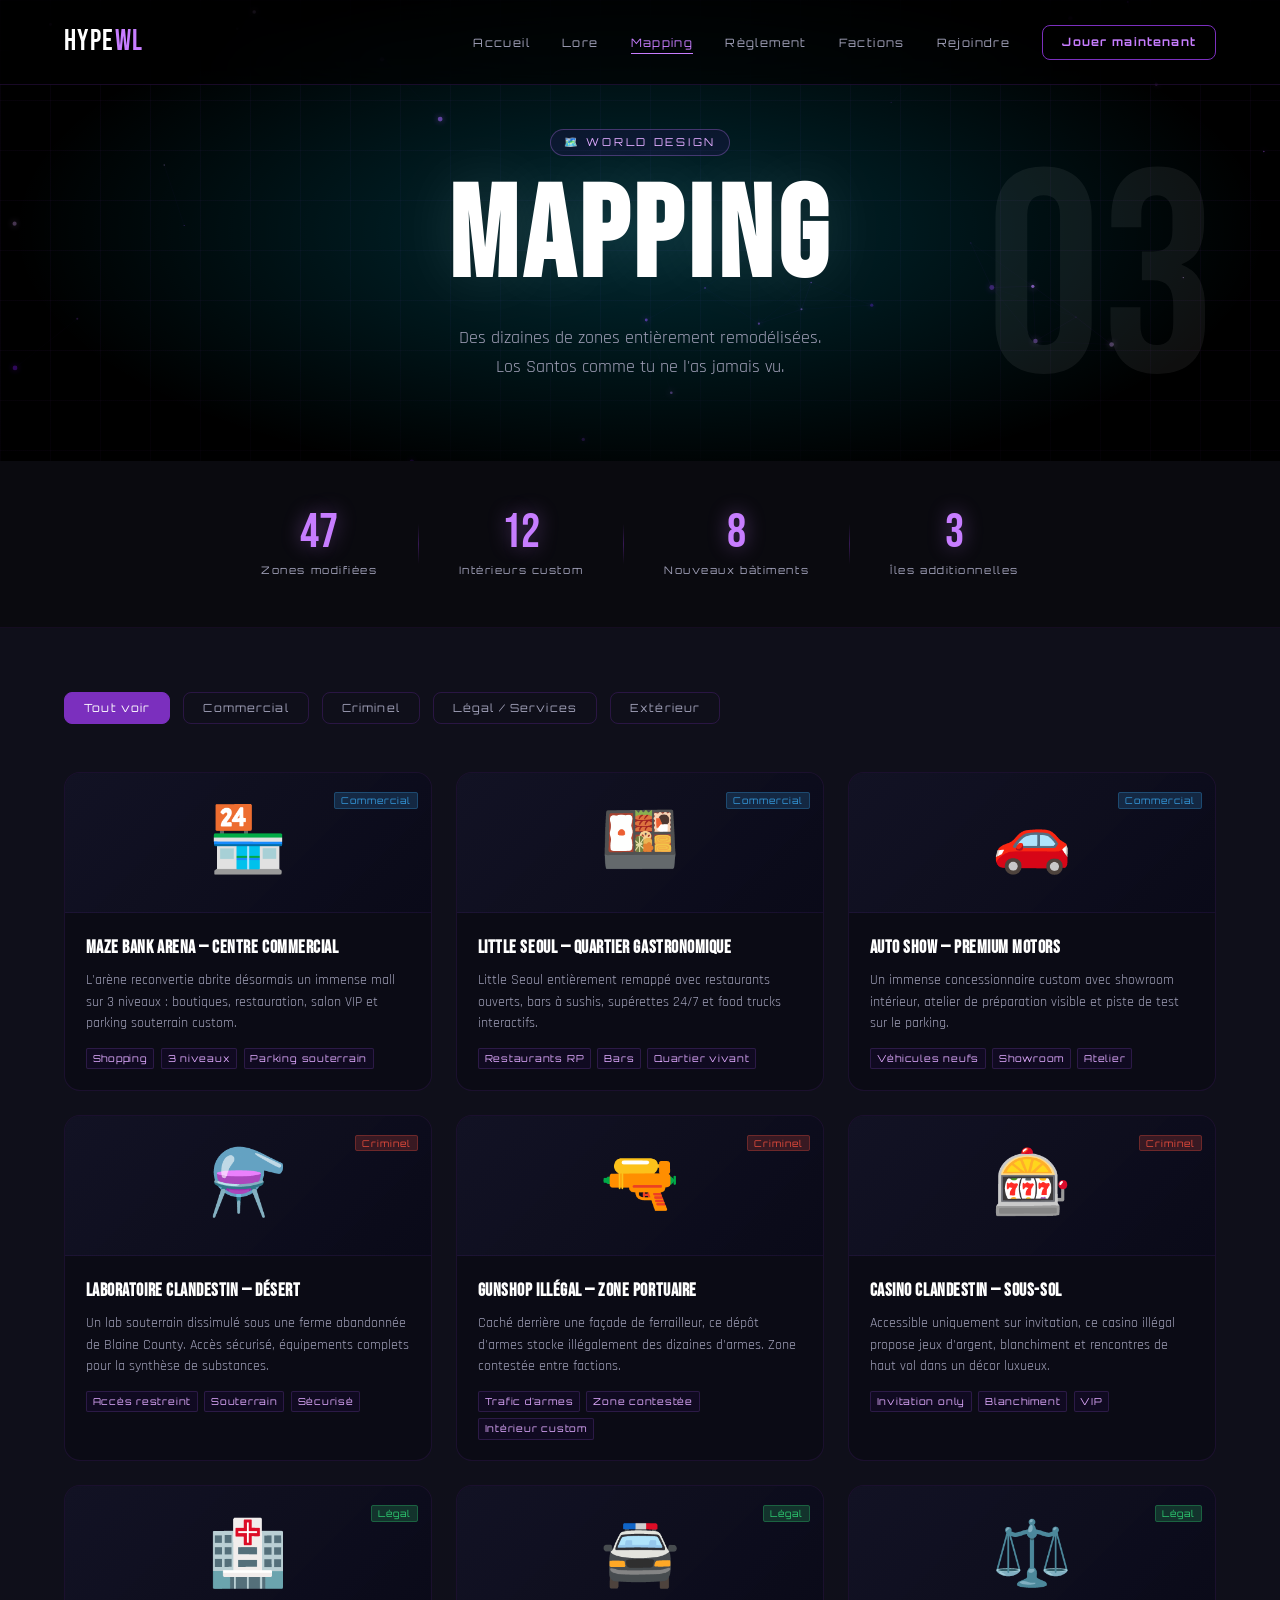
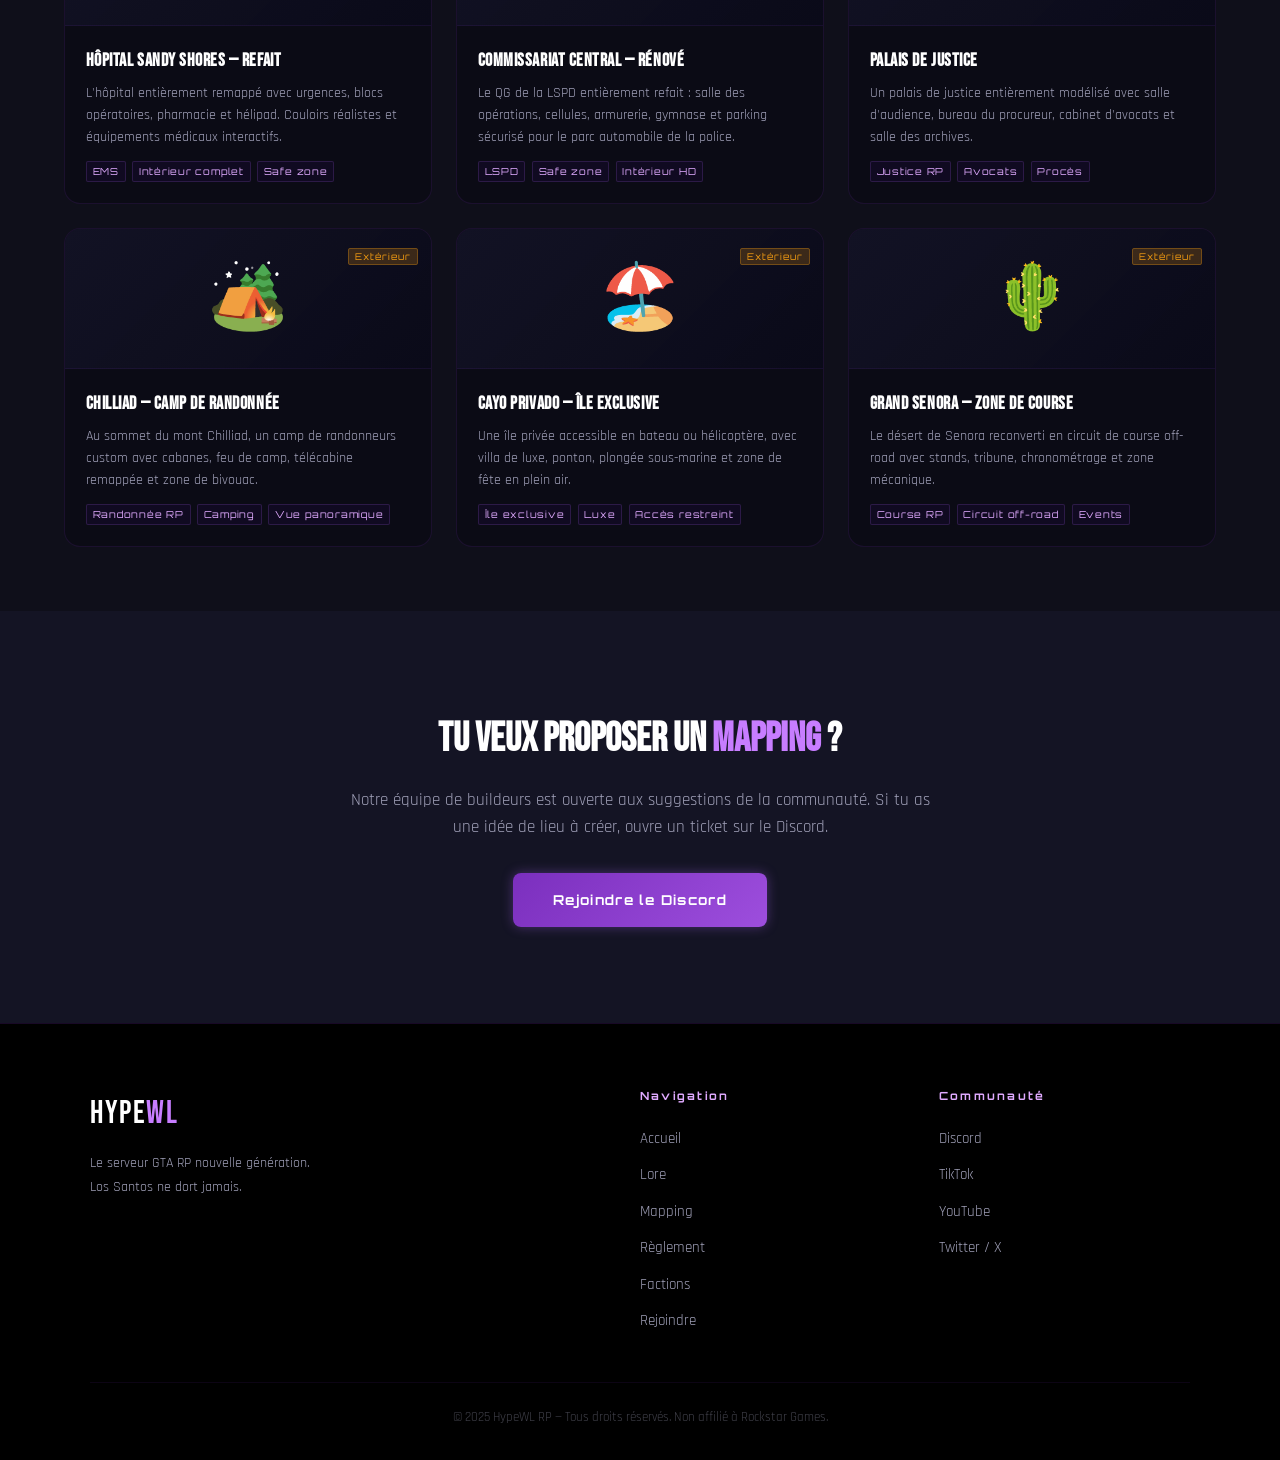
==== mapping.html @ c3ac7a79 "HypeWL RP - Site complet" ====
<!DOCTYPE html>
<html lang="fr">
<head>
  <meta charset="UTF-8" />
  <meta name="viewport" content="width=device-width, initial-scale=1.0" />
  <title>Mapping — HypeWL RP</title>
  <link rel="preconnect" href="https://fonts.googleapis.com" />
  <link rel="preconnect" href="https://fonts.gstatic.com" crossorigin />
  <link href="https://fonts.googleapis.com/css2?family=Bebas+Neue&family=Rajdhani:wght@400;600;700&family=Orbitron:wght@400;700;900&display=swap" rel="stylesheet" />
  <link rel="stylesheet" href="style.css" />
  <link rel="stylesheet" href="pages.css" />
</head>
<body>
  <canvas id="particles"></canvas>

  <nav class="navbar">
    <div class="nav-logo">
      <a href="index.html"><span class="logo-text">HYPE<span class="accent">WL</span></span></a>
    </div>
    <ul class="nav-links">
      <li><a href="index.html">Accueil</a></li>
      <li><a href="lore.html">Lore</a></li>
      <li><a href="mapping.html" class="active">Mapping</a></li>
      <li><a href="reglement.html">Règlement</a></li>
      <li><a href="factions.html">Factions</a></li>
      <li><a href="rejoindre.html">Rejoindre</a></li>
    </ul>
    <a href="rejoindre.html" class="nav-cta">Jouer maintenant</a>
    <button class="nav-toggle" id="navToggle">&#9776;</button>
  </nav>

  <!-- PAGE HERO -->
  <section class="page-hero">
    <div class="page-hero-bg" style="--accent-color: #00D4FF;"></div>
    <div class="page-hero-content">
      <span class="page-hero-tag">🗺️ WORLD DESIGN</span>
      <h1 class="page-hero-title">MAPPING</h1>
      <p class="page-hero-sub">Des dizaines de zones entièrement remodélisées.<br/>Los Santos comme tu ne l'as jamais vu.</p>
    </div>
    <div class="page-hero-deco">
      <span class="deco-num">03</span>
    </div>
  </section>

  <!-- STATS MAPPING -->
  <section class="mapping-stats-section">
    <div class="mapping-container">
      <div class="mapping-stats">
        <div class="mstat">
          <span class="mstat-num">47</span>
          <span class="mstat-label">Zones modifiées</span>
        </div>
        <div class="mstat-div"></div>
        <div class="mstat">
          <span class="mstat-num">12</span>
          <span class="mstat-label">Intérieurs custom</span>
        </div>
        <div class="mstat-div"></div>
        <div class="mstat">
          <span class="mstat-num">8</span>
          <span class="mstat-label">Nouveaux bâtiments</span>
        </div>
        <div class="mstat-div"></div>
        <div class="mstat">
          <span class="mstat-num">3</span>
          <span class="mstat-label">Îles additionnelles</span>
        </div>
      </div>
    </div>
  </section>

  <!-- FILTER -->
  <section class="mapping-main">
    <div class="mapping-container">
      <div class="mapping-filters">
        <button class="filter-btn active" data-filter="all">Tout voir</button>
        <button class="filter-btn" data-filter="commercial">Commercial</button>
        <button class="filter-btn" data-filter="criminel">Criminel</button>
        <button class="filter-btn" data-filter="legal">Légal / Services</button>
        <button class="filter-btn" data-filter="nature">Extérieur</button>
      </div>

      <div class="mapping-grid" id="mappingGrid">

        <!-- COMMERCIAL -->
        <div class="map-card" data-cat="commercial">
          <div class="map-card-visual">
            <div class="map-card-emoji">🏪</div>
            <div class="map-card-overlay">
              <span class="map-cat-badge commercial">Commercial</span>
            </div>
          </div>
          <div class="map-card-info">
            <h4>Maze Bank Arena — Centre commercial</h4>
            <p>L'arène reconvertie abrite désormais un immense mall sur 3 niveaux : boutiques, restauration, salon VIP et parking souterrain custom.</p>
            <div class="map-card-tags">
              <span>Shopping</span><span>3 niveaux</span><span>Parking souterrain</span>
            </div>
          </div>
        </div>

        <div class="map-card" data-cat="commercial">
          <div class="map-card-visual">
            <div class="map-card-emoji">🍱</div>
            <div class="map-card-overlay">
              <span class="map-cat-badge commercial">Commercial</span>
            </div>
          </div>
          <div class="map-card-info">
            <h4>Little Seoul — Quartier gastronomique</h4>
            <p>Little Seoul entièrement remappé avec restaurants ouverts, bars à sushis, supérettes 24/7 et food trucks interactifs.</p>
            <div class="map-card-tags">
              <span>Restaurants RP</span><span>Bars</span><span>Quartier vivant</span>
            </div>
          </div>
        </div>

        <div class="map-card" data-cat="commercial">
          <div class="map-card-visual">
            <div class="map-card-emoji">🚗</div>
            <div class="map-card-overlay">
              <span class="map-cat-badge commercial">Commercial</span>
            </div>
          </div>
          <div class="map-card-info">
            <h4>Auto Show — Premium Motors</h4>
            <p>Un immense concessionnaire custom avec showroom intérieur, atelier de préparation visible et piste de test sur le parking.</p>
            <div class="map-card-tags">
              <span>Véhicules neufs</span><span>Showroom</span><span>Atelier</span>
            </div>
          </div>
        </div>

        <!-- CRIMINEL -->
        <div class="map-card" data-cat="criminel">
          <div class="map-card-visual">
            <div class="map-card-emoji">⚗️</div>
            <div class="map-card-overlay">
              <span class="map-cat-badge criminel">Criminel</span>
            </div>
          </div>
          <div class="map-card-info">
            <h4>Laboratoire clandestin — Désert</h4>
            <p>Un lab souterrain dissimulé sous une ferme abandonnée de Blaine County. Accès sécurisé, équipements complets pour la synthèse de substances.</p>
            <div class="map-card-tags">
              <span>Accès restreint</span><span>Souterrain</span><span>Sécurisé</span>
            </div>
          </div>
        </div>

        <div class="map-card" data-cat="criminel">
          <div class="map-card-visual">
            <div class="map-card-emoji">🔫</div>
            <div class="map-card-overlay">
              <span class="map-cat-badge criminel">Criminel</span>
            </div>
          </div>
          <div class="map-card-info">
            <h4>Gunshop illégal — Zone portuaire</h4>
            <p>Caché derrière une façade de ferrailleur, ce dépôt d'armes stocke illégalement des dizaines d'armes. Zone contestée entre factions.</p>
            <div class="map-card-tags">
              <span>Trafic d'armes</span><span>Zone contestée</span><span>Intérieur custom</span>
            </div>
          </div>
        </div>

        <div class="map-card" data-cat="criminel">
          <div class="map-card-visual">
            <div class="map-card-emoji">🎰</div>
            <div class="map-card-overlay">
              <span class="map-cat-badge criminel">Criminel</span>
            </div>
          </div>
          <div class="map-card-info">
            <h4>Casino clandestin — Sous-sol</h4>
            <p>Accessible uniquement sur invitation, ce casino illégal propose jeux d'argent, blanchiment et rencontres de haut vol dans un décor luxueux.</p>
            <div class="map-card-tags">
              <span>Invitation only</span><span>Blanchiment</span><span>VIP</span>
            </div>
          </div>
        </div>

        <!-- LÉGAL -->
        <div class="map-card" data-cat="legal">
          <div class="map-card-visual">
            <div class="map-card-emoji">🏥</div>
            <div class="map-card-overlay">
              <span class="map-cat-badge legal">Légal</span>
            </div>
          </div>
          <div class="map-card-info">
            <h4>Hôpital Sandy Shores — Refait</h4>
            <p>L'hôpital entièrement remappé avec urgences, blocs opératoires, pharmacie et hélipad. Couloirs réalistes et équipements médicaux interactifs.</p>
            <div class="map-card-tags">
              <span>EMS</span><span>Intérieur complet</span><span>Safe zone</span>
            </div>
          </div>
        </div>

        <div class="map-card" data-cat="legal">
          <div class="map-card-visual">
            <div class="map-card-emoji">🚔</div>
            <div class="map-card-overlay">
              <span class="map-cat-badge legal">Légal</span>
            </div>
          </div>
          <div class="map-card-info">
            <h4>Commissariat central — Rénové</h4>
            <p>Le QG de la LSPD entièrement refait : salle des opérations, cellules, armurerie, gymnase et parking sécurisé pour le parc automobile de la police.</p>
            <div class="map-card-tags">
              <span>LSPD</span><span>Safe zone</span><span>Intérieur HD</span>
            </div>
          </div>
        </div>

        <div class="map-card" data-cat="legal">
          <div class="map-card-visual">
            <div class="map-card-emoji">⚖️</div>
            <div class="map-card-overlay">
              <span class="map-cat-badge legal">Légal</span>
            </div>
          </div>
          <div class="map-card-info">
            <h4>Palais de justice</h4>
            <p>Un palais de justice entièrement modélisé avec salle d'audience, bureau du procureur, cabinet d'avocats et salle des archives.</p>
            <div class="map-card-tags">
              <span>Justice RP</span><span>Avocats</span><span>Procès</span>
            </div>
          </div>
        </div>

        <!-- NATURE -->
        <div class="map-card" data-cat="nature">
          <div class="map-card-visual">
            <div class="map-card-emoji">🏕️</div>
            <div class="map-card-overlay">
              <span class="map-cat-badge nature">Extérieur</span>
            </div>
          </div>
          <div class="map-card-info">
            <h4>Chilliad — Camp de randonnée</h4>
            <p>Au sommet du mont Chilliad, un camp de randonneurs custom avec cabanes, feu de camp, télécabine remappée et zone de bivouac.</p>
            <div class="map-card-tags">
              <span>Randonnée RP</span><span>Camping</span><span>Vue panoramique</span>
            </div>
          </div>
        </div>

        <div class="map-card" data-cat="nature">
          <div class="map-card-visual">
            <div class="map-card-emoji">🏖️</div>
            <div class="map-card-overlay">
              <span class="map-cat-badge nature">Extérieur</span>
            </div>
          </div>
          <div class="map-card-info">
            <h4>Cayo Privado — Île exclusive</h4>
            <p>Une île privée accessible en bateau ou hélicoptère, avec villa de luxe, ponton, plongée sous-marine et zone de fête en plein air.</p>
            <div class="map-card-tags">
              <span>Île exclusive</span><span>Luxe</span><span>Accès restreint</span>
            </div>
          </div>
        </div>

        <div class="map-card" data-cat="nature">
          <div class="map-card-visual">
            <div class="map-card-emoji">🌵</div>
            <div class="map-card-overlay">
              <span class="map-cat-badge nature">Extérieur</span>
            </div>
          </div>
          <div class="map-card-info">
            <h4>Grand Senora — Zone de course</h4>
            <p>Le désert de Senora reconverti en circuit de course off-road avec stands, tribune, chronométrage et zone mécanique.</p>
            <div class="map-card-tags">
              <span>Course RP</span><span>Circuit off-road</span><span>Events</span>
            </div>
          </div>
        </div>

      </div>
    </div>
  </section>

  <!-- CTA -->
  <section class="mapping-cta">
    <div class="mapping-container">
      <div class="mapping-cta-inner">
        <h2>Tu veux proposer un <span class="accent">mapping</span> ?</h2>
        <p>Notre équipe de buildeurs est ouverte aux suggestions de la communauté. Si tu as une idée de lieu à créer, ouvre un ticket sur le Discord.</p>
        <a href="rejoindre.html" class="btn btn-primary btn-large">Rejoindre le Discord</a>
      </div>
    </div>
  </section>

  <footer class="footer">
    <div class="footer-inner">
      <div class="footer-logo">
        <span class="logo-text">HYPE<span class="accent">WL</span></span>
        <p>Le serveur GTA RP nouvelle génération.<br/>Los Santos ne dort jamais.</p>
      </div>
      <div class="footer-links">
        <h5>Navigation</h5>
        <ul>
          <li><a href="index.html">Accueil</a></li>
          <li><a href="lore.html">Lore</a></li>
          <li><a href="mapping.html">Mapping</a></li>
          <li><a href="reglement.html">Règlement</a></li>
          <li><a href="factions.html">Factions</a></li>
          <li><a href="rejoindre.html">Rejoindre</a></li>
        </ul>
      </div>
      <div class="footer-links">
        <h5>Communauté</h5>
        <ul>
          <li><a href="https://discord.gg/zHMr8frn9m" target="_blank" rel="noopener">Discord</a></li>
          <li><a href="#">TikTok</a></li>
          <li><a href="#">YouTube</a></li>
          <li><a href="#">Twitter / X</a></li>
        </ul>
      </div>
    </div>
    <div class="footer-bottom">
      <p>© 2025 HypeWL RP — Tous droits réservés. Non affilié à Rockstar Games.</p>
    </div>
  </footer>

  <script src="main.js"></script>
  <script src="mapping.js"></script>
</body>
</html>
---- style.css ----
/* ======================================
   HYPEWL RP — STYLESHEET
   Dark theme · Purple accent · GTA vibes
====================================== */

:root {
  --purple-deep:   #4A0E8F;
  --purple-mid:    #7B2FBE;
  --purple-bright: #9D4EDD;
  --purple-glow:   #C77DFF;
  --purple-soft:   #E0AAFF;
  --black:         #000000;
  --dark-1:        #0A0A0F;
  --dark-2:        #0F0F1A;
  --dark-3:        #141424;
  --dark-4:        #1A1A2E;
  --white:         #FFFFFF;
  --gray-light:    #A0A0B8;
  --gray-mid:      #6060788;

  --font-display:  'Bebas Neue', sans-serif;
  --font-ui:       'Orbitron', sans-serif;
  --font-body:     'Rajdhani', sans-serif;

  --radius:        8px;
  --radius-lg:     16px;
  --transition:    0.3s ease;
  --glow-sm:       0 0 12px rgba(155, 93, 221, 0.4);
  --glow-md:       0 0 30px rgba(155, 93, 221, 0.5), 0 0 60px rgba(155, 93, 221, 0.2);
  --glow-lg:       0 0 50px rgba(155, 93, 221, 0.6), 0 0 100px rgba(155, 93, 221, 0.3);
}

/* ── RESET & BASE ─────────────────── */
*, *::before, *::after { box-sizing: border-box; margin: 0; padding: 0; }

html { scroll-behavior: smooth; font-size: 16px; }

body {
  background: var(--black);
  color: var(--white);
  font-family: var(--font-body);
  font-size: 1.05rem;
  line-height: 1.6;
  overflow-x: hidden;
}

a { text-decoration: none; color: inherit; }
ul { list-style: none; }
img { max-width: 100%; display: block; }

/* ── CANVAS PARTICLES ─────────────── */
#particles {
  position: fixed;
  inset: 0;
  z-index: 0;
  pointer-events: none;
}

/* ── UTILS ────────────────────────── */
.accent { color: var(--purple-glow); }

.section-header {
  text-align: center;
  margin-bottom: 4rem;
}

.section-tag {
  display: inline-block;
  font-family: var(--font-ui);
  font-size: 0.7rem;
  font-weight: 700;
  letter-spacing: 0.25em;
  color: var(--purple-glow);
  border: 1px solid var(--purple-mid);
  padding: 0.3em 1em;
  border-radius: 2px;
  margin-bottom: 1rem;
  background: rgba(123, 47, 190, 0.1);
}

.section-title {
  font-family: var(--font-display);
  font-size: clamp(2.2rem, 5vw, 3.5rem);
  letter-spacing: 0.03em;
  line-height: 1.1;
  margin-bottom: 1rem;
}

.section-desc {
  font-size: 1.1rem;
  color: var(--gray-light);
  max-width: 560px;
  margin: 0 auto;
}

/* ── BUTTONS ──────────────────────── */
.btn {
  display: inline-flex;
  align-items: center;
  gap: 0.5rem;
  padding: 0.75rem 2rem;
  border-radius: var(--radius);
  font-family: var(--font-ui);
  font-size: 0.8rem;
  font-weight: 700;
  letter-spacing: 0.1em;
  cursor: pointer;
  transition: all var(--transition);
  border: none;
  position: relative;
  overflow: hidden;
}

.btn::before {
  content: '';
  position: absolute;
  inset: 0;
  background: rgba(255,255,255,0.08);
  opacity: 0;
  transition: opacity var(--transition);
}

.btn:hover::before { opacity: 1; }

.btn-primary {
  background: linear-gradient(135deg, var(--purple-mid), var(--purple-bright));
  color: #fff;
  box-shadow: var(--glow-sm);
}
.btn-primary:hover {
  transform: translateY(-2px);
  box-shadow: var(--glow-md);
}

.btn-ghost {
  background: transparent;
  color: var(--purple-soft);
  border: 1px solid rgba(155, 93, 221, 0.4);
}
.btn-ghost:hover {
  border-color: var(--purple-glow);
  color: var(--purple-glow);
  box-shadow: var(--glow-sm);
}

.btn-outline {
  background: transparent;
  color: var(--white);
  border: 1px solid rgba(255,255,255,0.2);
}
.btn-outline:hover {
  border-color: rgba(255,255,255,0.5);
  transform: translateY(-2px);
}

.btn-large { padding: 1rem 2.5rem; font-size: 0.85rem; }

/* ── NAVBAR ───────────────────────── */
.navbar {
  position: fixed;
  top: 0;
  left: 0;
  right: 0;
  z-index: 1000;
  display: flex;
  align-items: center;
  gap: 2rem;
  padding: 1.2rem 5%;
  background: rgba(0, 0, 0, 0.6);
  backdrop-filter: blur(20px);
  -webkit-backdrop-filter: blur(20px);
  border-bottom: 1px solid rgba(123, 47, 190, 0.2);
  transition: background var(--transition);
}

.navbar.scrolled {
  background: rgba(0, 0, 0, 0.92);
  border-color: rgba(123, 47, 190, 0.4);
}

.nav-logo .logo-text {
  font-family: var(--font-display);
  font-size: 1.8rem;
  letter-spacing: 0.05em;
  color: var(--white);
}

.nav-links {
  display: flex;
  gap: 2rem;
  margin-left: auto;
}

.nav-links a {
  font-family: var(--font-ui);
  font-size: 0.72rem;
  font-weight: 400;
  letter-spacing: 0.12em;
  color: var(--gray-light);
  transition: color var(--transition);
  position: relative;
}

.nav-links a::after {
  content: '';
  position: absolute;
  bottom: -4px;
  left: 0;
  width: 0;
  height: 1px;
  background: var(--purple-glow);
  transition: width var(--transition);
}

.nav-links a:hover { color: var(--white); }
.nav-links a:hover::after { width: 100%; }

.nav-cta {
  font-family: var(--font-ui);
  font-size: 0.72rem;
  font-weight: 700;
  letter-spacing: 0.1em;
  color: var(--purple-glow);
  border: 1px solid var(--purple-mid);
  padding: 0.45rem 1.2rem;
  border-radius: var(--radius);
  transition: all var(--transition);
}
.nav-cta:hover {
  background: var(--purple-mid);
  color: #fff;
  box-shadow: var(--glow-sm);
}

.nav-toggle {
  display: none;
  background: none;
  border: none;
  color: var(--white);
  font-size: 1.5rem;
  cursor: pointer;
  margin-left: auto;
}

/* ── HERO ─────────────────────────── */
.hero {
  position: relative;
  min-height: 100vh;
  display: flex;
  flex-direction: column;
  align-items: center;
  justify-content: center;
  padding: 0 5%;
  overflow: hidden;
  z-index: 1;
}

.hero-bg-overlay {
  position: absolute;
  inset: 0;
  background:
    radial-gradient(ellipse 80% 60% at 50% 40%, rgba(74, 14, 143, 0.35) 0%, transparent 70%),
    radial-gradient(ellipse 50% 40% at 20% 80%, rgba(123, 47, 190, 0.15) 0%, transparent 60%),
    radial-gradient(ellipse 50% 40% at 80% 10%, rgba(157, 78, 221, 0.1) 0%, transparent 60%);
  z-index: 0;
}

/* Animated grid lines */
.hero::before {
  content: '';
  position: absolute;
  inset: 0;
  background-image:
    linear-gradient(rgba(123, 47, 190, 0.06) 1px, transparent 1px),
    linear-gradient(90deg, rgba(123, 47, 190, 0.06) 1px, transparent 1px);
  background-size: 60px 60px;
  z-index: 0;
  animation: gridMove 20s linear infinite;
}

@keyframes gridMove {
  from { transform: translateY(0); }
  to   { transform: translateY(60px); }
}

.hero-content {
  position: relative;
  z-index: 2;
  text-align: center;
  max-width: 900px;
  width: 100%;
}

.hero-badge {
  display: inline-flex;
  align-items: center;
  gap: 0.5rem;
  font-family: var(--font-ui);
  font-size: 0.7rem;
  letter-spacing: 0.2em;
  color: var(--purple-soft);
  border: 1px solid rgba(199, 125, 255, 0.3);
  padding: 0.4em 1.2em;
  border-radius: 100px;
  margin-bottom: 2rem;
  background: rgba(74, 14, 143, 0.15);
  backdrop-filter: blur(10px);
  animation: fadeDown 0.8s ease both;
}

.hero-logo-wrap {
  margin-bottom: 1.5rem;
  animation: fadeUp 0.9s ease 0.1s both;
}

.hero-title {
  font-family: var(--font-display);
  font-size: clamp(5rem, 15vw, 11rem);
  line-height: 0.9;
  letter-spacing: 0.02em;
}

.title-hype {
  display: block;
  color: var(--white);
  text-shadow:
    0 0 40px rgba(255,255,255,0.2),
    0 0 80px rgba(255,255,255,0.1);
}

.title-wl {
  display: block;
  color: var(--purple-glow);
  text-shadow:
    0 0 30px rgba(199, 125, 255, 0.8),
    0 0 80px rgba(199, 125, 255, 0.4),
    0 0 140px rgba(199, 125, 255, 0.2);
  animation: pulseGlow 3s ease-in-out infinite alternate;
}

@keyframes pulseGlow {
  from {
    text-shadow:
      0 0 30px rgba(199, 125, 255, 0.6),
      0 0 60px rgba(199, 125, 255, 0.3),
      0 0 100px rgba(199, 125, 255, 0.15);
  }
  to {
    text-shadow:
      0 0 40px rgba(199, 125, 255, 0.9),
      0 0 80px rgba(199, 125, 255, 0.5),
      0 0 150px rgba(199, 125, 255, 0.25);
  }
}

.title-rp {
  font-family: var(--font-ui);
  font-size: clamp(0.9rem, 2vw, 1.2rem);
  letter-spacing: 0.6em;
  color: var(--purple-soft);
  margin-top: -0.3rem;
}

.hero-subtitle {
  font-size: clamp(1rem, 2vw, 1.2rem);
  color: var(--gray-light);
  max-width: 520px;
  margin: 0 auto 2.5rem;
  animation: fadeUp 0.9s ease 0.25s both;
}
.hero-subtitle strong { color: var(--white); }

/* Stats */
.hero-stats {
  display: flex;
  align-items: center;
  justify-content: center;
  gap: 0;
  margin-bottom: 2.5rem;
  background: rgba(10, 10, 20, 0.6);
  border: 1px solid rgba(123, 47, 190, 0.3);
  border-radius: var(--radius-lg);
  padding: 1.2rem 2.5rem;
  backdrop-filter: blur(20px);
  animation: fadeUp 0.9s ease 0.35s both;
  width: fit-content;
  margin-left: auto;
  margin-right: auto;
}

.stat-card {
  display: flex;
  flex-direction: column;
  align-items: center;
  padding: 0 2rem;
}

.stat-num {
  font-family: var(--font-display);
  font-size: 2.2rem;
  letter-spacing: 0.05em;
  color: var(--purple-glow);
  text-shadow: 0 0 20px rgba(199, 125, 255, 0.5);
  line-height: 1;
}

.stat-label {
  font-family: var(--font-ui);
  font-size: 0.65rem;
  letter-spacing: 0.15em;
  color: var(--gray-light);
  margin-top: 0.2rem;
}

.stat-divider {
  width: 1px;
  height: 36px;
  background: linear-gradient(to bottom, transparent, rgba(123, 47, 190, 0.5), transparent);
}

.hero-ctas {
  display: flex;
  gap: 1rem;
  justify-content: center;
  animation: fadeUp 0.9s ease 0.45s both;
}

/* Scroll indicator */
.hero-scroll-indicator {
  position: absolute;
  bottom: 2rem;
  left: 50%;
  transform: translateX(-50%);
  display: flex;
  flex-direction: column;
  align-items: center;
  gap: 0.5rem;
  z-index: 2;
  animation: fadeIn 1.5s ease 1s both;
}

.scroll-mouse {
  width: 22px;
  height: 36px;
  border: 1.5px solid rgba(199, 125, 255, 0.4);
  border-radius: 100px;
  display: flex;
  justify-content: center;
  padding-top: 6px;
}

.scroll-wheel {
  width: 3px;
  height: 6px;
  background: var(--purple-glow);
  border-radius: 100px;
  animation: scrollWheel 2s ease-in-out infinite;
}

@keyframes scrollWheel {
  0%   { transform: translateY(0); opacity: 1; }
  100% { transform: translateY(12px); opacity: 0; }
}

.hero-scroll-indicator span {
  font-family: var(--font-ui);
  font-size: 0.6rem;
  letter-spacing: 0.2em;
  color: rgba(199, 125, 255, 0.4);
}

/* ── PRESENTATION ─────────────────── */
.presentation {
  position: relative;
  z-index: 1;
  padding: 8rem 5%;
  background: linear-gradient(to bottom, var(--black), var(--dark-2));
}

.pres-grid {
  display: grid;
  grid-template-columns: repeat(auto-fit, minmax(240px, 1fr));
  gap: 1.5rem;
  max-width: 1100px;
  margin: 0 auto;
}

.pres-card {
  background: linear-gradient(135deg, rgba(20, 20, 40, 0.8), rgba(10, 10, 25, 0.8));
  border: 1px solid rgba(123, 47, 190, 0.2);
  border-radius: var(--radius-lg);
  padding: 2rem;
  transition: all var(--transition);
  position: relative;
  overflow: hidden;
  opacity: 0;
  transform: translateY(30px);
}

.pres-card.visible {
  opacity: 1;
  transform: translateY(0);
}

.pres-card::before {
  content: '';
  position: absolute;
  top: 0; left: 0; right: 0;
  height: 2px;
  background: linear-gradient(90deg, transparent, var(--purple-mid), transparent);
  opacity: 0;
  transition: opacity var(--transition);
}

.pres-card:hover {
  border-color: rgba(199, 125, 255, 0.4);
  transform: translateY(-4px);
  box-shadow: 0 12px 40px rgba(123, 47, 190, 0.25);
}

.pres-card:hover::before { opacity: 1; }

.pres-icon {
  font-size: 2.5rem;
  margin-bottom: 1rem;
}

.pres-card h3 {
  font-family: var(--font-display);
  font-size: 1.4rem;
  letter-spacing: 0.05em;
  margin-bottom: 0.75rem;
  color: var(--white);
}

.pres-card p { color: var(--gray-light); font-size: 0.95rem; }

/* ── FEATURES ─────────────────────── */
.features {
  position: relative;
  z-index: 1;
  padding: 8rem 5%;
  background: var(--dark-2);
}

.features-inner {
  max-width: 1100px;
  margin: 0 auto;
}

.features-list { display: flex; flex-direction: column; gap: 5rem; margin-top: 2rem; }

.feature-row {
  display: grid;
  grid-template-columns: 180px 1fr;
  gap: 3rem;
  align-items: center;
  opacity: 0;
  transform: translateX(-30px);
  transition: all 0.6s ease;
}

.feature-row.reverse {
  grid-template-columns: 1fr 180px;
  transform: translateX(30px);
}

.feature-row.reverse .feature-visual { order: 2; }
.feature-row.reverse .feature-text   { order: 1; }

.feature-row.visible {
  opacity: 1;
  transform: translateX(0);
}

.feature-visual {
  position: relative;
  display: flex;
  align-items: center;
  justify-content: center;
  width: 140px;
  height: 140px;
  margin: 0 auto;
}

.feature-icon-big {
  font-size: 4rem;
  position: relative;
  z-index: 1;
  animation: float 4s ease-in-out infinite;
}

@keyframes float {
  0%, 100% { transform: translateY(0); }
  50%       { transform: translateY(-8px); }
}

.feature-glow {
  position: absolute;
  inset: 0;
  border-radius: 50%;
  background: radial-gradient(circle, rgba(123, 47, 190, 0.3), transparent 70%);
  animation: glowPulse 3s ease-in-out infinite;
}

@keyframes glowPulse {
  0%, 100% { transform: scale(1); opacity: 0.5; }
  50%       { transform: scale(1.2); opacity: 1; }
}

.feature-text h3 {
  font-family: var(--font-display);
  font-size: 2rem;
  letter-spacing: 0.04em;
  margin-bottom: 0.75rem;
}

.feature-text p {
  color: var(--gray-light);
  margin-bottom: 1.2rem;
  font-size: 1rem;
  max-width: 500px;
}

.feature-tags {
  display: flex;
  flex-wrap: wrap;
  gap: 0.5rem;
}

.feature-tags li {
  font-family: var(--font-ui);
  font-size: 0.65rem;
  letter-spacing: 0.1em;
  color: var(--purple-glow);
  border: 1px solid rgba(199, 125, 255, 0.3);
  padding: 0.25em 0.8em;
  border-radius: 2px;
  background: rgba(74, 14, 143, 0.12);
}

/* ── REGLES ───────────────────────── */
.regles {
  position: relative;
  z-index: 1;
  padding: 8rem 5%;
  background: linear-gradient(to bottom, var(--dark-2), var(--dark-3));
}

.regles-grid {
  display: grid;
  grid-template-columns: repeat(auto-fit, minmax(280px, 1fr));
  gap: 1.5rem;
  max-width: 1100px;
  margin: 0 auto;
}

.regle-card {
  background: rgba(10, 10, 20, 0.6);
  border: 1px solid rgba(123, 47, 190, 0.15);
  border-radius: var(--radius-lg);
  padding: 1.8rem 2rem;
  position: relative;
  transition: all var(--transition);
  overflow: hidden;
}

.regle-card:hover {
  border-color: rgba(199, 125, 255, 0.35);
  background: rgba(20, 20, 40, 0.7);
}

.regle-num {
  font-family: var(--font-display);
  font-size: 3.5rem;
  color: rgba(123, 47, 190, 0.15);
  position: absolute;
  top: 1rem;
  right: 1.5rem;
  line-height: 1;
  transition: color var(--transition);
}

.regle-card:hover .regle-num { color: rgba(199, 125, 255, 0.25); }

.regle-card h4 {
  font-family: var(--font-display);
  font-size: 1.2rem;
  letter-spacing: 0.04em;
  margin-bottom: 0.5rem;
  color: var(--white);
}

.regle-card p { font-size: 0.92rem; color: var(--gray-light); }

/* ── REJOINDRE ────────────────────── */
.rejoindre {
  position: relative;
  z-index: 1;
  padding: 8rem 5%;
  background: var(--dark-3);
  overflow: hidden;
}

.rejoindre::before {
  content: '';
  position: absolute;
  top: 50%;
  left: 50%;
  transform: translate(-50%, -50%);
  width: 800px;
  height: 800px;
  background: radial-gradient(circle, rgba(74, 14, 143, 0.15), transparent 70%);
  pointer-events: none;
}

.rejoindre-inner {
  position: relative;
  z-index: 1;
  max-width: 900px;
  margin: 0 auto;
}

.steps {
  display: flex;
  flex-direction: column;
  gap: 0;
  max-width: 600px;
  margin: 0 auto 3rem;
}

.step {
  display: flex;
  gap: 1.5rem;
  align-items: flex-start;
  position: relative;
}

.step-num {
  flex-shrink: 0;
  width: 48px;
  height: 48px;
  border-radius: 50%;
  background: linear-gradient(135deg, var(--purple-deep), var(--purple-mid));
  border: 1px solid var(--purple-bright);
  display: flex;
  align-items: center;
  justify-content: center;
  font-family: var(--font-ui);
  font-weight: 700;
  font-size: 0.9rem;
  color: var(--white);
  box-shadow: var(--glow-sm);
  position: relative;
  z-index: 1;
}

.step-content {
  padding-bottom: 2.5rem;
  padding-top: 0.4rem;
}

.step-content h4 {
  font-family: var(--font-display);
  font-size: 1.3rem;
  letter-spacing: 0.04em;
  margin-bottom: 0.3rem;
}

.step-content p { font-size: 0.95rem; color: var(--gray-light); }

.step-line {
  position: absolute;
  left: 23px;
  top: 48px;
  bottom: 0;
  width: 1px;
  background: linear-gradient(to bottom, var(--purple-mid), transparent);
}

.cta-buttons {
  display: flex;
  gap: 1rem;
  justify-content: center;
  flex-wrap: wrap;
}

/* ── FOOTER ───────────────────────── */
.footer {
  position: relative;
  z-index: 1;
  background: var(--black);
  border-top: 1px solid rgba(123, 47, 190, 0.2);
  padding: 4rem 5% 2rem;
}

.footer-inner {
  display: grid;
  grid-template-columns: 2fr 1fr 1fr;
  gap: 3rem;
  max-width: 1100px;
  margin: 0 auto 3rem;
}

.footer-logo .logo-text {
  font-family: var(--font-display);
  font-size: 2rem;
  letter-spacing: 0.05em;
  display: block;
  margin-bottom: 0.75rem;
}

.footer-logo p {
  font-size: 0.9rem;
  color: var(--gray-light);
  line-height: 1.7;
}

.footer-links h5 {
  font-family: var(--font-ui);
  font-size: 0.7rem;
  letter-spacing: 0.2em;
  color: var(--purple-soft);
  margin-bottom: 1.2rem;
}

.footer-links ul { display: flex; flex-direction: column; gap: 0.6rem; }

.footer-links a {
  font-size: 0.92rem;
  color: var(--gray-light);
  transition: color var(--transition);
}

.footer-links a:hover { color: var(--purple-glow); }

.footer-bottom {
  border-top: 1px solid rgba(123, 47, 190, 0.1);
  padding-top: 1.5rem;
  text-align: center;
  max-width: 1100px;
  margin: 0 auto;
}

.footer-bottom p { font-size: 0.82rem; color: rgba(160, 160, 184, 0.4); }

/* ── ANIMATIONS ───────────────────── */
@keyframes fadeUp {
  from { opacity: 0; transform: translateY(24px); }
  to   { opacity: 1; transform: translateY(0); }
}

@keyframes fadeDown {
  from { opacity: 0; transform: translateY(-16px); }
  to   { opacity: 1; transform: translateY(0); }
}

@keyframes fadeIn {
  from { opacity: 0; }
  to   { opacity: 1; }
}

/* ── RESPONSIVE ───────────────────── */
@media (max-width: 900px) {
  .nav-links, .nav-cta { display: none; }
  .nav-toggle { display: block; }

  .navbar.open .nav-links {
    display: flex;
    flex-direction: column;
    position: absolute;
    top: 100%;
    left: 0;
    right: 0;
    background: rgba(0,0,0,0.95);
    padding: 1.5rem 5%;
    gap: 1.2rem;
    border-bottom: 1px solid rgba(123,47,190,0.2);
  }

  .feature-row,
  .feature-row.reverse {
    grid-template-columns: 1fr;
    text-align: center;
  }

  .feature-row.reverse .feature-visual { order: 1; }
  .feature-row.reverse .feature-text   { order: 2; }

  .feature-tags { justify-content: center; }
  .feature-text p { margin: 0 auto 1.2rem; }

  .footer-inner {
    grid-template-columns: 1fr;
    gap: 2rem;
  }

  .hero-stats { flex-direction: column; gap: 1rem; padding: 1.5rem; }
  .stat-divider { width: 40px; height: 1px; }
}

@media (max-width: 600px) {
  .hero-ctas { flex-direction: column; align-items: center; }
  .cta-buttons { flex-direction: column; align-items: center; }
  .pres-grid { grid-template-columns: 1fr; }
  .regles-grid { grid-template-columns: 1fr; }
}
---- pages.css ----
/* ======================================
   HYPEWL RP — PAGES CSS
   Styles for all sub-pages
====================================== */

/* ── PAGE HERO ────────────────────── */
.page-hero {
  position: relative;
  min-height: 45vh;
  display: flex;
  align-items: center;
  justify-content: center;
  padding: 8rem 5% 5rem;
  overflow: hidden;
  z-index: 1;
  text-align: center;
}

.page-hero-bg {
  position: absolute;
  inset: 0;
  background:
    radial-gradient(ellipse 70% 80% at 50% 50%, color-mix(in srgb, var(--accent-color) 20%, transparent) 0%, transparent 70%),
    radial-gradient(ellipse 100% 40% at 50% 100%, rgba(0,0,0,0.8) 0%, transparent 80%);
  z-index: 0;
}

.page-hero::before {
  content: '';
  position: absolute;
  inset: 0;
  background-image:
    linear-gradient(rgba(123, 47, 190, 0.05) 1px, transparent 1px),
    linear-gradient(90deg, rgba(123, 47, 190, 0.05) 1px, transparent 1px);
  background-size: 50px 50px;
  z-index: 0;
}

.page-hero-content {
  position: relative;
  z-index: 2;
}

.page-hero-tag {
  display: inline-block;
  font-family: var(--font-ui);
  font-size: 0.68rem;
  letter-spacing: 0.25em;
  color: var(--purple-soft);
  border: 1px solid rgba(199, 125, 255, 0.3);
  padding: 0.35em 1.2em;
  border-radius: 100px;
  margin-bottom: 1.2rem;
  background: rgba(74, 14, 143, 0.15);
  animation: fadeDown 0.7s ease both;
}

.page-hero-title {
  font-family: var(--font-display);
  font-size: clamp(4rem, 12vw, 8rem);
  letter-spacing: 0.04em;
  line-height: 1;
  color: var(--white);
  text-shadow: 0 0 60px rgba(255,255,255,0.1);
  margin-bottom: 1.2rem;
  animation: fadeUp 0.8s ease 0.1s both;
}

.page-hero-sub {
  font-size: clamp(0.95rem, 2vw, 1.15rem);
  color: var(--gray-light);
  max-width: 520px;
  margin: 0 auto;
  animation: fadeUp 0.8s ease 0.2s both;
}

.page-hero-deco {
  position: absolute;
  right: 5%;
  bottom: 2rem;
  z-index: 1;
  opacity: 0.06;
}

.deco-num {
  font-family: var(--font-display);
  font-size: 18rem;
  line-height: 1;
  color: var(--white);
  user-select: none;
}

/* ── NAV ACTIVE LINK ──────────────── */
.nav-links a.active {
  color: var(--purple-glow) !important;
}
.nav-links a.active::after {
  width: 100% !important;
}

/* ══════════════════════════════════
   RÈGLEMENT PAGE
══════════════════════════════════ */

/* Switch Général / Illégal */
.regl-switch-section {
  position: relative;
  z-index: 1;
  padding: 2.5rem 5%;
  background: var(--dark-1);
  border-bottom: 1px solid rgba(123, 47, 190, 0.15);
}

.regl-switch-container {
  max-width: 1100px;
  margin: 0 auto;
  display: flex;
  align-items: center;
  gap: 2rem;
  flex-wrap: wrap;
}

.regl-type-switcher {
  display: flex;
  gap: 0.6rem;
  flex-shrink: 0;
}

.regl-switch-btn {
  display: flex;
  align-items: center;
  gap: 0.5rem;
  font-family: var(--font-ui);
  font-size: 0.72rem;
  font-weight: 700;
  letter-spacing: 0.1em;
  padding: 0.6rem 1.4rem;
  border-radius: var(--radius);
  border: 1px solid rgba(123, 47, 190, 0.3);
  color: var(--gray-light);
  transition: all var(--transition);
  background: transparent;
}

.regl-switch-btn:hover {
  border-color: var(--purple-mid);
  color: var(--white);
}

.regl-switch-btn.active {
  background: linear-gradient(135deg, var(--purple-deep), var(--purple-mid));
  border-color: var(--purple-mid);
  color: var(--white);
  box-shadow: var(--glow-sm);
}

.regl-switch-desc {
  font-size: 0.85rem;
  color: var(--gray-light);
}

/* Layout principal règlement */
.regl-main-section {
  position: relative;
  z-index: 1;
  padding: 4rem 5%;
  background: linear-gradient(to bottom, var(--dark-1), var(--dark-2));
}

.regl-layout {
  max-width: 1100px;
  margin: 0 auto;
  display: grid;
  grid-template-columns: 200px 1fr;
  gap: 3rem;
  align-items: start;
}

.regl-nav-section {
  position: relative;
  z-index: 1;
  padding: 5rem 5%;
  background: linear-gradient(to bottom, var(--black), var(--dark-2));
}

.regl-container {
  max-width: 1100px;
  margin: 0 auto;
  display: grid;
  grid-template-columns: 220px 1fr;
  gap: 3rem;
  align-items: start;
}

/* TOC sticky */
.regl-toc {
  position: sticky;
  top: 6rem;
  background: rgba(10, 10, 20, 0.8);
  border: 1px solid rgba(123, 47, 190, 0.2);
  border-radius: var(--radius-lg);
  padding: 1.5rem;
  backdrop-filter: blur(10px);
}

.toc-title {
  font-family: var(--font-ui);
  font-size: 0.65rem;
  letter-spacing: 0.2em;
  color: var(--purple-soft);
  margin-bottom: 1.2rem;
}

.toc-list { display: flex; flex-direction: column; gap: 0.3rem; }

.toc-list a {
  display: flex;
  align-items: center;
  gap: 0.7rem;
  font-size: 0.85rem;
  color: var(--gray-light);
  padding: 0.4rem 0.6rem;
  border-radius: 6px;
  transition: all var(--transition);
}

.toc-list a span {
  font-family: var(--font-ui);
  font-size: 0.6rem;
  color: var(--purple-mid);
}

.toc-list a:hover {
  background: rgba(123, 47, 190, 0.15);
  color: var(--white);
}

/* Regl sections */
.regl-section {
  margin-bottom: 4rem;
  padding-bottom: 4rem;
  border-bottom: 1px solid rgba(123, 47, 190, 0.1);
}

.regl-section:last-child { border-bottom: none; }

.regl-section-header {
  display: flex;
  align-items: center;
  gap: 1rem;
  margin-bottom: 2rem;
}

.regl-num {
  font-family: var(--font-display);
  font-size: 4rem;
  color: rgba(123, 47, 190, 0.3);
  line-height: 1;
  flex-shrink: 0;
}

.regl-section-header h2 {
  font-family: var(--font-display);
  font-size: 2rem;
  letter-spacing: 0.04em;
}

.regl-rules { display: flex; flex-direction: column; gap: 1rem; }

.rule-item {
  display: flex;
  gap: 1rem;
  background: rgba(10, 10, 20, 0.5);
  border: 1px solid rgba(123, 47, 190, 0.12);
  border-radius: var(--radius-lg);
  padding: 1.2rem 1.5rem;
  transition: border-color var(--transition);
}

.rule-item:hover {
  border-color: rgba(123, 47, 190, 0.3);
}

.rule-icon { font-size: 1.1rem; flex-shrink: 0; margin-top: 2px; }

.rule-body h4 {
  font-family: var(--font-display);
  font-size: 1.1rem;
  letter-spacing: 0.04em;
  margin-bottom: 0.3rem;
}

.rule-body p { font-size: 0.9rem; color: var(--gray-light); }

/* Sanctions */
.sanctions-grid {
  display: grid;
  grid-template-columns: repeat(auto-fit, minmax(200px, 1fr));
  gap: 1.2rem;
}

.sanction-card {
  background: rgba(10, 10, 20, 0.6);
  border-radius: var(--radius-lg);
  padding: 1.5rem;
  text-align: center;
  border: 1px solid transparent;
  position: relative;
}

/* Section header badge */
.regl-section-badge {
  font-family: var(--font-ui);
  font-size: 0.65rem;
  letter-spacing: 0.18em;
  padding: 0.35em 1em;
  border-radius: 2px;
  color: var(--white);
  background: color-mix(in srgb, var(--badge-color) 20%, transparent);
  border: 1px solid color-mix(in srgb, var(--badge-color) 50%, transparent);
  margin-bottom: 0.6rem;
  width: fit-content;
}

.regl-section-sub {
  font-size: 0.9rem;
  color: var(--gray-light);
  margin-top: -0.3rem;
}

/* Rule header line */
.rule-header-line {
  display: flex;
  align-items: center;
  flex-wrap: wrap;
  gap: 0.7rem;
  margin-bottom: 0.4rem;
}

.rule-essentiel {
  font-family: var(--font-ui);
  font-size: 0.6rem;
  letter-spacing: 0.1em;
  color: var(--purple-soft);
  border: 1px solid rgba(155, 93, 221, 0.3);
  padding: 0.2em 0.7em;
  border-radius: 2px;
  background: rgba(74, 14, 143, 0.12);
  white-space: nowrap;
}

.rule-essentiel.badge-danger {
  color: #E74C3C;
  border-color: rgba(231, 76, 60, 0.4);
  background: rgba(231, 76, 60, 0.1);
}

.rule-item.rule-danger {
  border-color: rgba(231, 76, 60, 0.3);
  background: rgba(231, 76, 60, 0.04);
}

.rule-body em { color: var(--purple-soft); font-style: normal; }

/* Safe zones */
.regl-safe-zone {
  background: rgba(10, 10, 20, 0.5);
  border: 1px solid rgba(46, 204, 113, 0.2);
  border-radius: var(--radius-lg);
  padding: 2rem;
}

.safe-zone-intro {
  margin-bottom: 1.5rem;
  padding-bottom: 1.5rem;
  border-bottom: 1px solid rgba(46, 204, 113, 0.1);
}

.safe-zone-intro p { font-size: 0.95rem; color: var(--gray-light); }
.safe-zone-intro strong { color: var(--white); }

.safe-zone-consequences h4 {
  font-family: var(--font-display);
  font-size: 1rem;
  letter-spacing: 0.04em;
  margin-bottom: 0.8rem;
  color: #F39C12;
}

.safe-zone-consequences ul {
  list-style: none;
  display: flex;
  flex-direction: column;
  gap: 0.5rem;
  margin-bottom: 1.5rem;
}

.safe-zone-consequences li {
  font-size: 0.88rem;
  color: var(--gray-light);
  padding-left: 1.2rem;
  position: relative;
}

.safe-zone-consequences li::before {
  content: '›';
  position: absolute;
  left: 0;
  color: var(--purple-glow);
}

.safe-zone-consequences strong { color: var(--white); }
.safe-zone-consequences em { color: var(--purple-soft); font-style: normal; }

.safe-zone-list {
  display: flex;
  flex-wrap: wrap;
  gap: 0.6rem;
  padding-top: 1.2rem;
  border-top: 1px solid rgba(46, 204, 113, 0.1);
}

.safe-place {
  display: flex;
  align-items: center;
  gap: 0.4rem;
  font-family: var(--font-ui);
  font-size: 0.68rem;
  letter-spacing: 0.08em;
  color: #2ECC71;
  background: rgba(46, 204, 113, 0.08);
  border: 1px solid rgba(46, 204, 113, 0.2);
  padding: 0.35em 0.9em;
  border-radius: var(--radius);
}

/* CTA Illégal */
.regl-illegal-cta {
  position: relative;
  z-index: 1;
  padding: 6rem 5%;
  background: var(--dark-3);
  overflow: hidden;
}

.regl-illegal-cta::before {
  content: '';
  position: absolute;
  inset: 0;
  background: radial-gradient(ellipse 60% 80% at 50% 50%, rgba(231, 76, 60, 0.07), transparent 70%);
}

.regl-illegal-inner {
  position: relative;
  max-width: 600px;
  margin: 0 auto;
  text-align: center;
}

.regl-illegal-tag {
  display: inline-block;
  font-family: var(--font-ui);
  font-size: 0.65rem;
  letter-spacing: 0.2em;
  color: #E74C3C;
  border: 1px solid rgba(231, 76, 60, 0.35);
  padding: 0.35em 1em;
  border-radius: 100px;
  margin-bottom: 1.2rem;
  background: rgba(231, 76, 60, 0.08);
}

.regl-illegal-inner h2 {
  font-family: var(--font-display);
  font-size: 2.5rem;
  letter-spacing: 0.04em;
  margin-bottom: 1rem;
}

.regl-illegal-inner p {
  color: var(--gray-light);
  margin-bottom: 2rem;
  font-size: 1rem;
}

/* Responsive */
@media (max-width: 900px) {
  .regl-layout { grid-template-columns: 1fr; }
  .regl-switch-container { flex-direction: column; align-items: flex-start; gap: 1rem; }
}

.sanction-card.warn   { border-color: rgba(243, 156, 18, 0.3); }
.sanction-card.temp   { border-color: rgba(231, 76, 60, 0.3); }
.sanction-card.perm   { border-color: rgba(231, 76, 60, 0.6); background: rgba(231, 76, 60, 0.05); }

.sanction-icon { font-size: 2rem; margin-bottom: 0.8rem; }

.sanction-card h4 {
  font-family: var(--font-display);
  font-size: 1.2rem;
  margin-bottom: 0.5rem;
}

.sanction-card p { font-size: 0.85rem; color: var(--gray-light); margin-bottom: 1rem; }

.sanction-badge {
  font-family: var(--font-ui);
  font-size: 0.6rem;
  letter-spacing: 0.15em;
  padding: 0.25em 0.8em;
  border-radius: 2px;
}

.warn   .sanction-badge { background: rgba(243, 156, 18, 0.2); color: #F39C12; }
.temp   .sanction-badge { background: rgba(231, 76, 60, 0.2); color: #E74C3C; }
.perm   .sanction-badge { background: rgba(231, 76, 60, 0.3); color: #ff6b6b; }

/* ══════════════════════════════════
   LORE PAGE
══════════════════════════════════ */

.lore-chapitres, .lore-finale, .lore-places {
  position: relative;
  z-index: 1;
  padding: 6rem 5%;
}

.lore-chapitres { background: linear-gradient(to bottom, var(--black), var(--dark-2)); }
.lore-finale    { background: var(--dark-2); }
.lore-places    { background: linear-gradient(to bottom, var(--dark-2), var(--dark-3)); }

.lore-container { max-width: 900px; margin: 0 auto; }

/* Chapitres */
.lore-chapitre {
  display: grid;
  grid-template-columns: 140px 1fr;
  gap: 3rem;
  align-items: start;
  padding: 3.5rem 0;
}

.lore-chapitre.reverse {
  grid-template-columns: 1fr 140px;
}

.lore-chapitre.reverse .lore-chap-content { text-align: right; }

.lore-chap-label {
  font-family: var(--font-ui);
  font-size: 0.62rem;
  letter-spacing: 0.25em;
  color: var(--purple-glow);
  border: 1px solid rgba(123, 47, 190, 0.35);
  padding: 0.5em 1em;
  border-radius: 2px;
  width: fit-content;
  background: rgba(74, 14, 143, 0.12);
  margin-top: 0.8rem;
  white-space: nowrap;
}

.lore-chapitre.reverse .lore-chap-label { margin-left: auto; }

.lore-chap-content { flex: 1; }

.lore-chap-title {
  font-family: var(--font-display);
  font-size: clamp(1.5rem, 3.5vw, 2.3rem);
  letter-spacing: 0.04em;
  line-height: 1.15;
  margin-bottom: 1.2rem;
}

.lore-chap-body p {
  color: var(--gray-light);
  font-size: 1rem;
  line-height: 1.85;
  margin-bottom: 1rem;
}

.lore-chap-body strong { color: var(--white); }

.lore-divider {
  height: 1px;
  background: linear-gradient(90deg, transparent, rgba(123, 47, 190, 0.35), transparent);
}

/* Finale */
.lore-finale-inner {
  display: flex;
  flex-direction: column;
  align-items: center;
  text-align: center;
  padding: 4rem 0;
}

.lore-finale-line {
  width: 1px;
  height: 60px;
  background: linear-gradient(to bottom, transparent, var(--purple-mid), transparent);
}

.lore-finale-question {
  font-family: var(--font-display);
  font-size: clamp(1.8rem, 4vw, 3rem);
  letter-spacing: 0.04em;
  line-height: 1.3;
  padding: 2.5rem 0;
}

/* ── RESPONSIVE LORE ─────────────── */
@media (max-width: 700px) {
  .lore-chapitre,
  .lore-chapitre.reverse {
    grid-template-columns: 1fr;
  }
  .lore-chapitre.reverse .lore-chap-content { text-align: left; }
  .lore-chap-label { margin-top: 0; margin-bottom: 0.8rem; }
  .lore-chapitre.reverse .lore-chap-label {
    margin-left: 0;
    order: -1;
  }
}

/* Timeline */
.timeline {
  position: relative;
  padding: 2rem 0;
}

.timeline::before {
  content: '';
  position: absolute;
  left: 50%;
  top: 0;
  bottom: 0;
  width: 1px;
  background: linear-gradient(to bottom, transparent, var(--purple-mid) 10%, var(--purple-mid) 90%, transparent);
  transform: translateX(-50%);
}

.timeline-item {
  display: flex;
  justify-content: flex-end;
  width: 50%;
  padding-right: 3rem;
  margin-bottom: 3rem;
  position: relative;
}

.timeline-item.right {
  justify-content: flex-start;
  margin-left: 50%;
  padding-right: 0;
  padding-left: 3rem;
}

.timeline-item::after {
  content: '';
  position: absolute;
  right: -5px;
  top: 1rem;
  width: 10px;
  height: 10px;
  border-radius: 50%;
  background: var(--purple-glow);
  box-shadow: 0 0 10px var(--purple-glow);
}

.timeline-item.right::after {
  right: auto;
  left: -5px;
}

.timeline-date {
  position: absolute;
  right: 3.5rem;
  top: 0.7rem;
  font-family: var(--font-ui);
  font-size: 0.6rem;
  letter-spacing: 0.15em;
  color: var(--purple-glow);
}

.timeline-item.right .timeline-date {
  right: auto;
  left: 3.5rem;
}

.timeline-card {
  background: rgba(15, 15, 30, 0.8);
  border: 1px solid rgba(123, 47, 190, 0.2);
  border-radius: var(--radius-lg);
  padding: 1.5rem;
  max-width: 360px;
  transition: all var(--transition);
}

.timeline-card:hover {
  border-color: rgba(199, 125, 255, 0.4);
  transform: translateY(-3px);
}

.timeline-card.highlight {
  border-color: var(--purple-mid);
  background: rgba(74, 14, 143, 0.15);
}

.timeline-card h4 {
  font-family: var(--font-display);
  font-size: 1.2rem;
  letter-spacing: 0.04em;
  margin-bottom: 0.6rem;
}

.timeline-card p { font-size: 0.88rem; color: var(--gray-light); margin-bottom: 0.8rem; }

.timeline-tag {
  font-family: var(--font-ui);
  font-size: 0.6rem;
  letter-spacing: 0.1em;
  color: var(--purple-soft);
  border: 1px solid rgba(155, 93, 221, 0.3);
  padding: 0.2em 0.7em;
  border-radius: 2px;
}

.timeline-tag.accent-tag {
  color: var(--purple-glow);
  border-color: var(--purple-glow);
  background: rgba(199, 125, 255, 0.1);
}

/* Places */
.places-grid {
  display: grid;
  grid-template-columns: repeat(auto-fill, minmax(280px, 1fr));
  gap: 1.2rem;
}

.place-card {
  display: flex;
  gap: 1rem;
  background: rgba(10, 10, 20, 0.6);
  border: 1px solid rgba(123, 47, 190, 0.15);
  border-radius: var(--radius-lg);
  padding: 1.3rem;
  transition: all var(--transition);
}

.place-card:hover {
  border-color: rgba(199, 125, 255, 0.35);
  transform: translateY(-2px);
}

.place-icon { font-size: 2rem; flex-shrink: 0; }

.place-info h4 {
  font-family: var(--font-display);
  font-size: 1rem;
  margin-bottom: 0.4rem;
}

.place-info p { font-size: 0.85rem; color: var(--gray-light); margin-bottom: 0.7rem; }

.place-control {
  font-family: var(--font-ui);
  font-size: 0.6rem;
  letter-spacing: 0.1em;
  padding: 0.2em 0.7em;
  border-radius: 2px;
}

.place-control.legal   { background: rgba(46, 204, 113, 0.15); color: #2ECC71; border: 1px solid rgba(46, 204, 113, 0.3); }
.place-control.danger  { background: rgba(231, 76, 60, 0.15); color: #E74C3C; border: 1px solid rgba(231, 76, 60, 0.3); }
.place-control.neutral { background: rgba(243, 156, 18, 0.15); color: #F39C12; border: 1px solid rgba(243, 156, 18, 0.3); }

/* ══════════════════════════════════
   MAPPING PAGE
══════════════════════════════════ */

.mapping-stats-section {
  position: relative;
  z-index: 1;
  padding: 3rem 5%;
  background: var(--dark-1);
  border-bottom: 1px solid rgba(123, 47, 190, 0.1);
}

.mapping-container { max-width: 1200px; margin: 0 auto; }

.mapping-stats {
  display: flex;
  align-items: center;
  justify-content: center;
  gap: 0;
  flex-wrap: wrap;
}

.mstat {
  display: flex;
  flex-direction: column;
  align-items: center;
  padding: 0 2.5rem;
}

.mstat-num {
  font-family: var(--font-display);
  font-size: 3rem;
  color: var(--purple-glow);
  text-shadow: 0 0 20px rgba(199, 125, 255, 0.4);
  line-height: 1;
}

.mstat-label {
  font-family: var(--font-ui);
  font-size: 0.65rem;
  letter-spacing: 0.15em;
  color: var(--gray-light);
  margin-top: 0.3rem;
}

.mstat-div {
  width: 1px;
  height: 40px;
  background: linear-gradient(to bottom, transparent, rgba(123, 47, 190, 0.4), transparent);
}

.mapping-main {
  position: relative;
  z-index: 1;
  padding: 4rem 5%;
  background: var(--dark-2);
}

.mapping-filters {
  display: flex;
  gap: 0.8rem;
  flex-wrap: wrap;
  margin-bottom: 3rem;
}

.filter-btn {
  font-family: var(--font-ui);
  font-size: 0.7rem;
  letter-spacing: 0.1em;
  padding: 0.5rem 1.2rem;
  border-radius: var(--radius);
  border: 1px solid rgba(123, 47, 190, 0.25);
  background: transparent;
  color: var(--gray-light);
  cursor: pointer;
  transition: all var(--transition);
}

.filter-btn:hover, .filter-btn.active {
  background: var(--purple-mid);
  border-color: var(--purple-mid);
  color: var(--white);
}

.mapping-grid {
  display: grid;
  grid-template-columns: repeat(auto-fill, minmax(320px, 1fr));
  gap: 1.5rem;
}

.map-card {
  background: rgba(10, 10, 20, 0.7);
  border: 1px solid rgba(123, 47, 190, 0.15);
  border-radius: var(--radius-lg);
  overflow: hidden;
  transition: all var(--transition);
}

.map-card:hover {
  border-color: rgba(199, 125, 255, 0.4);
  transform: translateY(-4px);
  box-shadow: 0 12px 40px rgba(123, 47, 190, 0.2);
}

.map-card-visual {
  position: relative;
  height: 140px;
  display: flex;
  align-items: center;
  justify-content: center;
  background: linear-gradient(135deg, rgba(20, 20, 40, 0.8), rgba(10, 10, 25, 0.9));
  border-bottom: 1px solid rgba(123, 47, 190, 0.1);
}

.map-card-emoji { font-size: 4rem; }

.map-card-overlay {
  position: absolute;
  top: 0.8rem;
  right: 0.8rem;
}

.map-cat-badge {
  font-family: var(--font-ui);
  font-size: 0.58rem;
  letter-spacing: 0.1em;
  padding: 0.2em 0.7em;
  border-radius: 2px;
}

.map-cat-badge.commercial { background: rgba(52, 152, 219, 0.2); color: #3498DB; border: 1px solid rgba(52, 152, 219, 0.3); }
.map-cat-badge.criminel   { background: rgba(231, 76, 60, 0.2); color: #E74C3C; border: 1px solid rgba(231, 76, 60, 0.3); }
.map-cat-badge.legal      { background: rgba(46, 204, 113, 0.2); color: #2ECC71; border: 1px solid rgba(46, 204, 113, 0.3); }
.map-cat-badge.nature     { background: rgba(243, 156, 18, 0.2); color: #F39C12; border: 1px solid rgba(243, 156, 18, 0.3); }

.map-card-info { padding: 1.3rem; }

.map-card-info h4 {
  font-family: var(--font-display);
  font-size: 1.1rem;
  letter-spacing: 0.03em;
  margin-bottom: 0.5rem;
}

.map-card-info p { font-size: 0.85rem; color: var(--gray-light); margin-bottom: 0.8rem; }

.map-card-tags {
  display: flex;
  flex-wrap: wrap;
  gap: 0.4rem;
}

.map-card-tags span {
  font-family: var(--font-ui);
  font-size: 0.6rem;
  letter-spacing: 0.08em;
  color: var(--purple-soft);
  border: 1px solid rgba(155, 93, 221, 0.2);
  padding: 0.2em 0.6em;
  border-radius: 2px;
  background: rgba(74, 14, 143, 0.1);
}

.map-card.hidden { display: none; }

.mapping-cta {
  position: relative;
  z-index: 1;
  padding: 6rem 5%;
  background: var(--dark-3);
}

.mapping-cta-inner {
  max-width: 600px;
  margin: 0 auto;
  text-align: center;
}

.mapping-cta-inner h2 {
  font-family: var(--font-display);
  font-size: 2.5rem;
  margin-bottom: 1rem;
}

.mapping-cta-inner p {
  color: var(--gray-light);
  margin-bottom: 2rem;
}

/* ══════════════════════════════════
   FACTIONS PAGE
══════════════════════════════════ */

.faction-intro {
  position: relative;
  z-index: 1;
  padding: 3rem 5%;
  background: var(--dark-1);
  border-bottom: 1px solid rgba(123, 47, 190, 0.1);
}

.faction-container { max-width: 1200px; margin: 0 auto; }

.faction-type-tabs {
  display: flex;
  gap: 0.8rem;
  justify-content: center;
  flex-wrap: wrap;
}

.ftab {
  font-family: var(--font-ui);
  font-size: 0.7rem;
  letter-spacing: 0.1em;
  padding: 0.5rem 1.5rem;
  border-radius: var(--radius);
  border: 1px solid rgba(123, 47, 190, 0.25);
  background: transparent;
  color: var(--gray-light);
  cursor: pointer;
  transition: all var(--transition);
}

.ftab:hover, .ftab.active {
  background: var(--purple-mid);
  border-color: var(--purple-mid);
  color: var(--white);
}

.factions-section {
  position: relative;
  z-index: 1;
  padding: 5rem 5%;
  background: var(--dark-2);
}

.factions-section:nth-child(even) { background: var(--dark-3); }

.fsection-header {
  display: flex;
  align-items: center;
  gap: 1rem;
  margin-bottom: 2.5rem;
}

.fsection-badge {
  font-family: var(--font-ui);
  font-size: 0.65rem;
  letter-spacing: 0.15em;
  padding: 0.3em 1em;
  border-radius: 2px;
}

.legal-badge    { background: rgba(41, 128, 185, 0.2); color: #2980B9; border: 1px solid rgba(41, 128, 185, 0.4); }
.criminal-badge { background: rgba(231, 76, 60, 0.2); color: #E74C3C; border: 1px solid rgba(231, 76, 60, 0.4); }
.neutral-badge  { background: rgba(149, 165, 166, 0.2); color: #95A5A6; border: 1px solid rgba(149, 165, 166, 0.3); }

.fsection-header h2 {
  font-family: var(--font-display);
  font-size: 2rem;
  letter-spacing: 0.04em;
}

.factions-grid {
  display: grid;
  grid-template-columns: repeat(auto-fill, minmax(320px, 1fr));
  gap: 1.5rem;
}

.faction-card {
  background: rgba(10, 10, 20, 0.7);
  border: 1px solid rgba(123, 47, 190, 0.15);
  border-radius: var(--radius-lg);
  overflow: hidden;
  transition: all var(--transition);
}

.faction-card:hover {
  border-color: rgba(var(--faction-color), 0.5);
  transform: translateY(-4px);
  box-shadow: 0 12px 40px rgba(0,0,0,0.3);
}

.faction-header {
  display: flex;
  align-items: center;
  gap: 1rem;
  padding: 1.3rem 1.5rem;
  background: linear-gradient(135deg, color-mix(in srgb, var(--faction-color) 10%, transparent), transparent);
  border-bottom: 1px solid color-mix(in srgb, var(--faction-color) 20%, transparent);
  position: relative;
}

.faction-emblem { font-size: 2rem; }

.faction-title-block h3 {
  font-family: var(--font-display);
  font-size: 1.4rem;
  letter-spacing: 0.05em;
  line-height: 1.1;
}

.faction-title-block span {
  font-family: var(--font-ui);
  font-size: 0.6rem;
  letter-spacing: 0.1em;
  color: var(--gray-light);
}

.faction-status {
  position: absolute;
  top: 1rem;
  right: 1rem;
  font-family: var(--font-ui);
  font-size: 0.6rem;
  letter-spacing: 0.1em;
  padding: 0.25em 0.7em;
  border-radius: 2px;
}

.faction-status.open   { background: rgba(46, 204, 113, 0.15); color: #2ECC71; border: 1px solid rgba(46, 204, 113, 0.3); }
.faction-status.closed { background: rgba(231, 76, 60, 0.15); color: #E74C3C; border: 1px solid rgba(231, 76, 60, 0.3); }
.faction-status.vip    { background: rgba(243, 156, 18, 0.15); color: #F39C12; border: 1px solid rgba(243, 156, 18, 0.3); }

.faction-body { padding: 1.3rem 1.5rem; }

.faction-body > p { font-size: 0.88rem; color: var(--gray-light); margin-bottom: 1.2rem; }

.faction-details {
  display: grid;
  grid-template-columns: repeat(3, 1fr);
  gap: 0.5rem;
  margin-bottom: 1.2rem;
  padding: 1rem;
  background: rgba(0,0,0,0.3);
  border-radius: var(--radius);
}

.fd-item { display: flex; flex-direction: column; align-items: center; text-align: center; }
.fd-item span { font-family: var(--font-ui); font-size: 0.58rem; letter-spacing: 0.08em; color: var(--gray-light); }
.fd-item strong { font-family: var(--font-ui); font-size: 0.72rem; color: var(--white); margin-top: 0.2rem; }

.faction-perks {
  display: flex;
  flex-wrap: wrap;
  gap: 0.4rem;
}

.faction-perks span {
  font-size: 0.8rem;
  color: var(--gray-light);
  background: rgba(123, 47, 190, 0.1);
  border: 1px solid rgba(123, 47, 190, 0.15);
  padding: 0.25em 0.6em;
  border-radius: 4px;
}

.faction-card.hidden { display: none; }

/* Faction CTA */
.faction-create-cta {
  position: relative;
  z-index: 1;
  padding: 7rem 5%;
  background: var(--dark-1);
  overflow: hidden;
}

.faction-create-cta::before {
  content: '';
  position: absolute;
  inset: 0;
  background: radial-gradient(circle at 50% 50%, rgba(74, 14, 143, 0.15), transparent 70%);
}

.fcta-inner {
  position: relative;
  max-width: 600px;
  margin: 0 auto;
  text-align: center;
}

.fcta-icon { font-size: 4rem; margin-bottom: 1.5rem; }

.fcta-inner h2 {
  font-family: var(--font-display);
  font-size: 2.5rem;
  letter-spacing: 0.04em;
  margin-bottom: 1rem;
}

.fcta-inner p { color: var(--gray-light); margin-bottom: 2rem; font-size: 1rem; }

.fcta-requirements {
  display: flex;
  flex-wrap: wrap;
  gap: 1rem;
  justify-content: center;
  margin-bottom: 2rem;
}

.req-item {
  display: flex;
  align-items: center;
  gap: 0.5rem;
  font-size: 0.9rem;
  color: var(--gray-light);
}

/* ══════════════════════════════════
   REJOINDRE PAGE
══════════════════════════════════ */

.join-section, .join-steps-section, .faq-section {
  position: relative;
  z-index: 1;
  padding: 6rem 5%;
}

.join-section { background: linear-gradient(to bottom, var(--black), var(--dark-2)); }
.join-steps-section { background: var(--dark-2); }
.faq-section { background: var(--dark-3); }

.join-container { max-width: 1100px; margin: 0 auto; }

.prereq-grid {
  display: grid;
  grid-template-columns: repeat(auto-fill, minmax(260px, 1fr));
  gap: 1.2rem;
}

.prereq-card {
  background: rgba(10, 10, 20, 0.6);
  border: 1px solid rgba(123, 47, 190, 0.15);
  border-radius: var(--radius-lg);
  padding: 1.5rem;
  transition: all var(--transition);
}

.prereq-card:hover {
  border-color: rgba(199, 125, 255, 0.35);
  transform: translateY(-3px);
}

.prereq-icon { font-size: 2.2rem; margin-bottom: 0.8rem; }

.prereq-card h4 {
  font-family: var(--font-display);
  font-size: 1.1rem;
  letter-spacing: 0.04em;
  margin-bottom: 0.4rem;
}

.prereq-card p { font-size: 0.85rem; color: var(--gray-light); margin-bottom: 0.8rem; }

.prereq-status {
  font-family: var(--font-ui);
  font-size: 0.6rem;
  letter-spacing: 0.1em;
  padding: 0.2em 0.7em;
  border-radius: 2px;
}

.prereq-status.required    { background: rgba(231, 76, 60, 0.15); color: #E74C3C; border: 1px solid rgba(231, 76, 60, 0.3); }
.prereq-status.recommended { background: rgba(243, 156, 18, 0.15); color: #F39C12; border: 1px solid rgba(243, 156, 18, 0.3); }

.join-steps-grid {
  display: grid;
  grid-template-columns: repeat(auto-fill, minmax(280px, 1fr));
  gap: 1.5rem;
}

.join-step-card {
  background: rgba(10, 10, 20, 0.6);
  border: 1px solid rgba(123, 47, 190, 0.15);
  border-radius: var(--radius-lg);
  padding: 2rem;
  position: relative;
  transition: all var(--transition);
}

.join-step-card:hover {
  border-color: rgba(199, 125, 255, 0.35);
  transform: translateY(-4px);
}

.join-step-card.highlight-step {
  border-color: var(--purple-mid);
  background: rgba(74, 14, 143, 0.12);
}

.jsc-num {
  font-family: var(--font-display);
  font-size: 5rem;
  color: rgba(123, 47, 190, 0.15);
  position: absolute;
  top: 0.5rem;
  right: 1.2rem;
  line-height: 1;
}

.jsc-icon { font-size: 2.5rem; margin-bottom: 1rem; }

.join-step-card h4 {
  font-family: var(--font-display);
  font-size: 1.3rem;
  letter-spacing: 0.04em;
  margin-bottom: 0.5rem;
}

.join-step-card p { font-size: 0.88rem; color: var(--gray-light); }

/* FAQ */
.faq-list {
  max-width: 800px;
  margin: 0 auto;
  display: flex;
  flex-direction: column;
  gap: 0.8rem;
}

.faq-item {
  background: rgba(10, 10, 20, 0.6);
  border: 1px solid rgba(123, 47, 190, 0.15);
  border-radius: var(--radius-lg);
  overflow: hidden;
}

.faq-q {
  width: 100%;
  display: flex;
  justify-content: space-between;
  align-items: center;
  padding: 1.2rem 1.5rem;
  background: none;
  border: none;
  color: var(--white);
  font-family: var(--font-body);
  font-size: 1rem;
  font-weight: 600;
  cursor: pointer;
  text-align: left;
  transition: background var(--transition);
}

.faq-q:hover { background: rgba(123, 47, 190, 0.1); }
.faq-q span { color: var(--purple-glow); font-size: 1.4rem; transition: transform var(--transition); }
.faq-item.open .faq-q span { transform: rotate(45deg); }

.faq-a {
  max-height: 0;
  overflow: hidden;
  transition: max-height 0.4s ease;
}

.faq-item.open .faq-a { max-height: 200px; }

.faq-a p {
  padding: 0 1.5rem 1.2rem;
  font-size: 0.9rem;
  color: var(--gray-light);
}

/* ── RÈGLEMENT ILLÉGAL ────────────── */

.illegal-warning {
  background: linear-gradient(135deg, rgba(139, 0, 0, 0.25), rgba(231, 76, 60, 0.15));
  border-top: 1px solid rgba(231, 76, 60, 0.4);
  border-bottom: 1px solid rgba(231, 76, 60, 0.4);
  padding: 1rem 5%;
}

.illegal-warning-inner {
  max-width: 900px;
  margin: 0 auto;
  display: flex;
  align-items: center;
  gap: 1rem;
}

.illegal-warning-inner span {
  font-size: 1.4rem;
  flex-shrink: 0;
}

.illegal-warning-inner p {
  font-size: 0.85rem;
  color: rgba(255,255,255,0.8);
  line-height: 1.5;
  margin: 0;
}

/* Table braquages */
.illegal-table-wrap {
  overflow-x: auto;
  margin-top: 1rem;
  border-radius: 10px;
  border: 1px solid rgba(231, 76, 60, 0.2);
}

.illegal-table {
  width: 100%;
  border-collapse: collapse;
  font-family: var(--font-ui);
  font-size: 0.82rem;
}

.illegal-table th {
  background: rgba(231, 76, 60, 0.2);
  color: #E74C3C;
  padding: 0.75rem 1rem;
  text-align: left;
  letter-spacing: 0.08em;
  font-weight: 700;
  border-bottom: 1px solid rgba(231, 76, 60, 0.3);
}

.illegal-table td {
  padding: 0.65rem 1rem;
  color: var(--gray-light);
  border-bottom: 1px solid rgba(255,255,255,0.05);
}

.illegal-table tr:last-child td {
  border-bottom: none;
}

.illegal-table tr:hover td {
  background: rgba(255,255,255,0.03);
}

/* Armes grid */
.armes-grid {
  display: grid;
  grid-template-columns: repeat(2, 1fr);
  gap: 1rem;
  margin-top: 1rem;
}

.arme-cat {
  background: rgba(255,255,255,0.04);
  border: 1px solid rgba(255,255,255,0.08);
  border-radius: 10px;
  padding: 1.2rem;
  border-left: 3px solid;
}

.arme-cat.cat-1 { border-left-color: #27AE60; }
.arme-cat.cat-2 { border-left-color: #F39C12; }
.arme-cat.cat-3 { border-left-color: #E74C3C; }
.arme-cat.cat-4 { border-left-color: #8E44AD; }

.arme-cat h5 {
  font-family: var(--font-ui);
  font-size: 0.78rem;
  letter-spacing: 0.12em;
  margin-bottom: 0.5rem;
}

.arme-cat.cat-1 h5 { color: #27AE60; }
.arme-cat.cat-2 h5 { color: #F39C12; }
.arme-cat.cat-3 h5 { color: #E74C3C; }
.arme-cat.cat-4 h5 { color: #8E44AD; }

.arme-cat p {
  font-size: 0.82rem;
  color: var(--gray-light);
  margin: 0;
  line-height: 1.5;
}

/* Ratios / cooldowns */
.ratios-grid {
  display: grid;
  grid-template-columns: repeat(auto-fill, minmax(160px, 1fr));
  gap: 1rem;
  margin-top: 1rem;
}

.ratio-card {
  background: rgba(255,255,255,0.04);
  border: 1px solid rgba(255,255,255,0.08);
  border-radius: 10px;
  padding: 1.2rem 1rem;
  text-align: center;
  transition: border-color 0.2s;
}

.ratio-card:hover {
  border-color: rgba(231, 76, 60, 0.3);
}

.ratio-card.highlight-ratio {
  background: rgba(231, 76, 60, 0.1);
  border-color: rgba(231, 76, 60, 0.4);
}

.ratio-card .ratio-label {
  font-family: var(--font-ui);
  font-size: 0.72rem;
  letter-spacing: 0.1em;
  color: var(--gray-mid);
  margin-bottom: 0.4rem;
  display: block;
}

.ratio-card .ratio-val {
  font-family: var(--font-display);
  font-size: 1.6rem;
  color: #E74C3C;
  line-height: 1;
  display: block;
}

.ratio-card .ratio-unit {
  font-size: 0.75rem;
  color: var(--gray-light);
  display: block;
  margin-top: 0.2rem;
}

/* Sanctions illégal */
.sanctions-illegal-grid {
  display: grid;
  grid-template-columns: repeat(3, 1fr);
  gap: 1rem;
  margin-top: 1rem;
}

.sanction-illegal {
  border-radius: 10px;
  padding: 1.4rem;
  border: 1px solid rgba(255,255,255,0.08);
  text-align: center;
}

.sanction-illegal.warn {
  background: rgba(243, 156, 18, 0.1);
  border-color: rgba(243, 156, 18, 0.3);
}

.sanction-illegal.temp {
  background: rgba(231, 76, 60, 0.1);
  border-color: rgba(231, 76, 60, 0.3);
}

.sanction-illegal.perm {
  background: rgba(0, 0, 0, 0.4);
  border-color: rgba(231, 76, 60, 0.6);
}

.sanction-illegal .sanction-icon {
  font-size: 1.8rem;
  margin-bottom: 0.6rem;
  display: block;
}

.sanction-illegal h4 {
  font-family: var(--font-ui);
  font-size: 0.85rem;
  letter-spacing: 0.08em;
  margin-bottom: 0.4rem;
}

.sanction-illegal.warn h4 { color: #F39C12; }
.sanction-illegal.temp h4 { color: #E74C3C; }
.sanction-illegal.perm h4 { color: #ff6b6b; }

.sanction-illegal p {
  font-size: 0.8rem;
  color: var(--gray-light);
  margin: 0;
  line-height: 1.5;
}

/* Rule list inside rule-body */
.rule-list {
  list-style: none;
  padding: 0;
  margin: 0.6rem 0 0;
}

.rule-list li {
  position: relative;
  padding-left: 1.2rem;
  font-size: 0.88rem;
  color: var(--gray-light);
  line-height: 1.6;
}

.rule-list li::before {
  content: '▸';
  position: absolute;
  left: 0;
  color: #E74C3C;
  font-size: 0.7rem;
  top: 0.22rem;
}

/* ── RESPONSIVE PAGES ─────────────── */
@media (max-width: 900px) {
  .regl-container { grid-template-columns: 1fr; }
  .regl-toc { display: none; }

  .timeline::before { left: 1.5rem; }
  .timeline-item { width: 100%; padding-left: 4rem; padding-right: 0; justify-content: flex-start; }
  .timeline-item.right { margin-left: 0; padding-left: 4rem; }
  .timeline-item::after { right: auto; left: 1rem; }
  .timeline-item.right::after { left: 1rem; }
  .timeline-date { right: auto; left: 4.5rem; top: -1.2rem; }
  .timeline-item.right .timeline-date { left: 4.5rem; }
  .timeline-card { max-width: 100%; }

  .faction-details { grid-template-columns: repeat(2, 1fr); }
  .mapping-stats { gap: 1rem; }
  .mstat-div { width: 40px; height: 1px; }
}
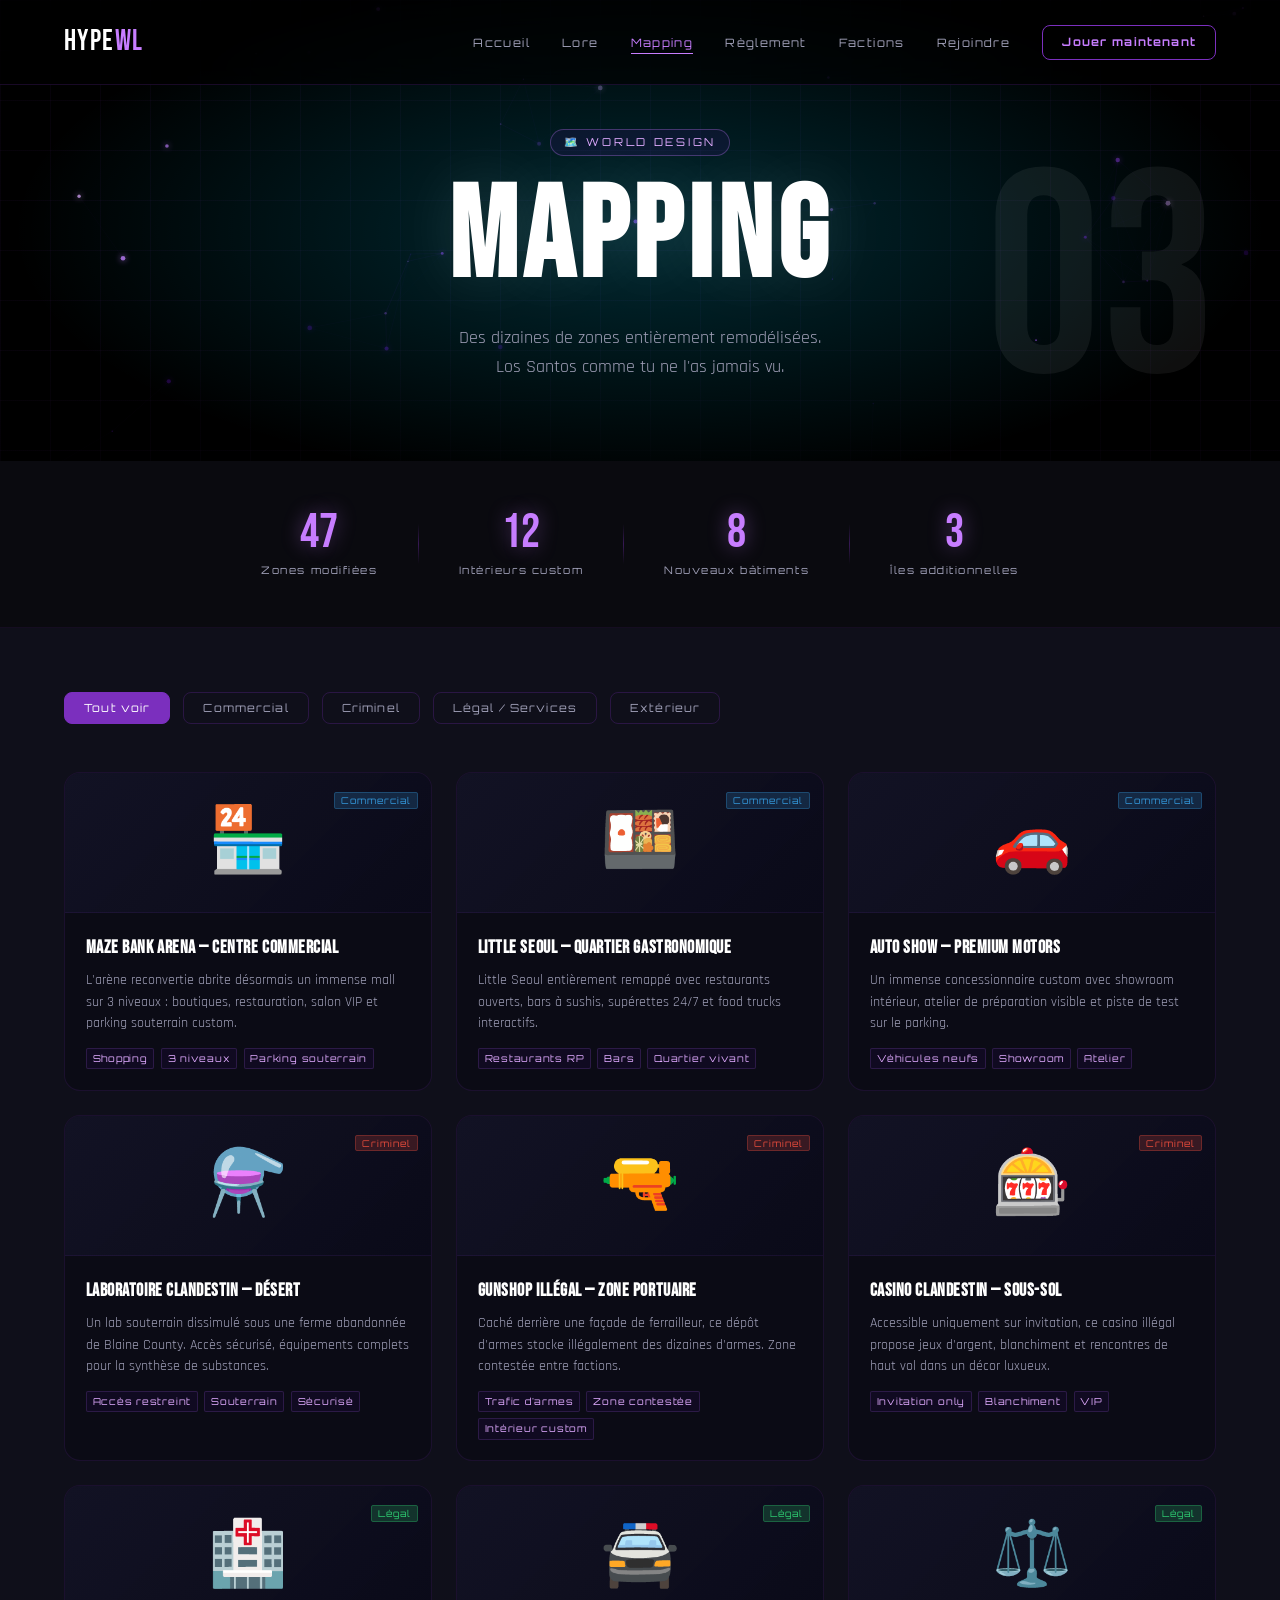
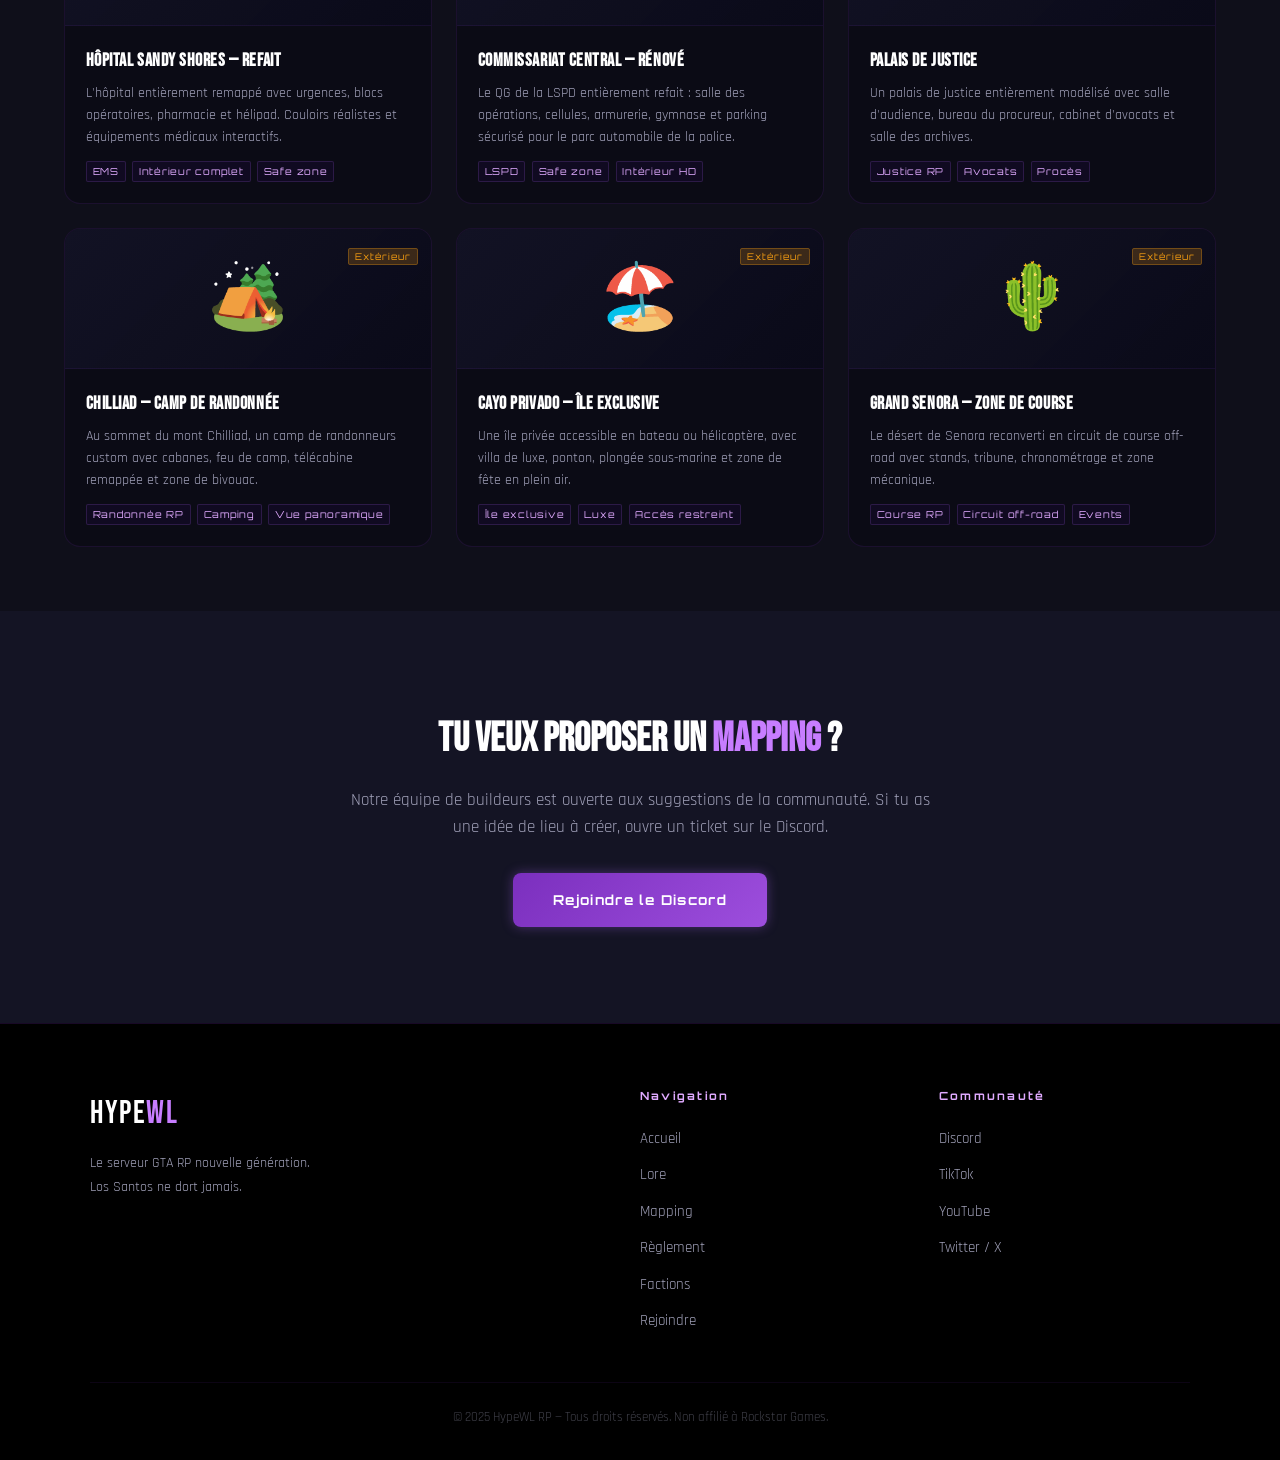
==== commit 0f0e70be: "Fix liens Discord" ====
--- a/mapping.html
+++ b/mapping.html
@@ -288,7 +288,7 @@
       <div class="mapping-cta-inner">
         <h2>Tu veux proposer un <span class="accent">mapping</span> ?</h2>
         <p>Notre équipe de buildeurs est ouverte aux suggestions de la communauté. Si tu as une idée de lieu à créer, ouvre un ticket sur le Discord.</p>
-        <a href="rejoindre.html" class="btn btn-primary btn-large">Rejoindre le Discord</a>
+        <a href="https://discord.gg/zHMr8frn9m" target="_blank" rel="noopener" class="btn btn-primary btn-large">Rejoindre le Discord</a>
       </div>
     </div>
   </section>
